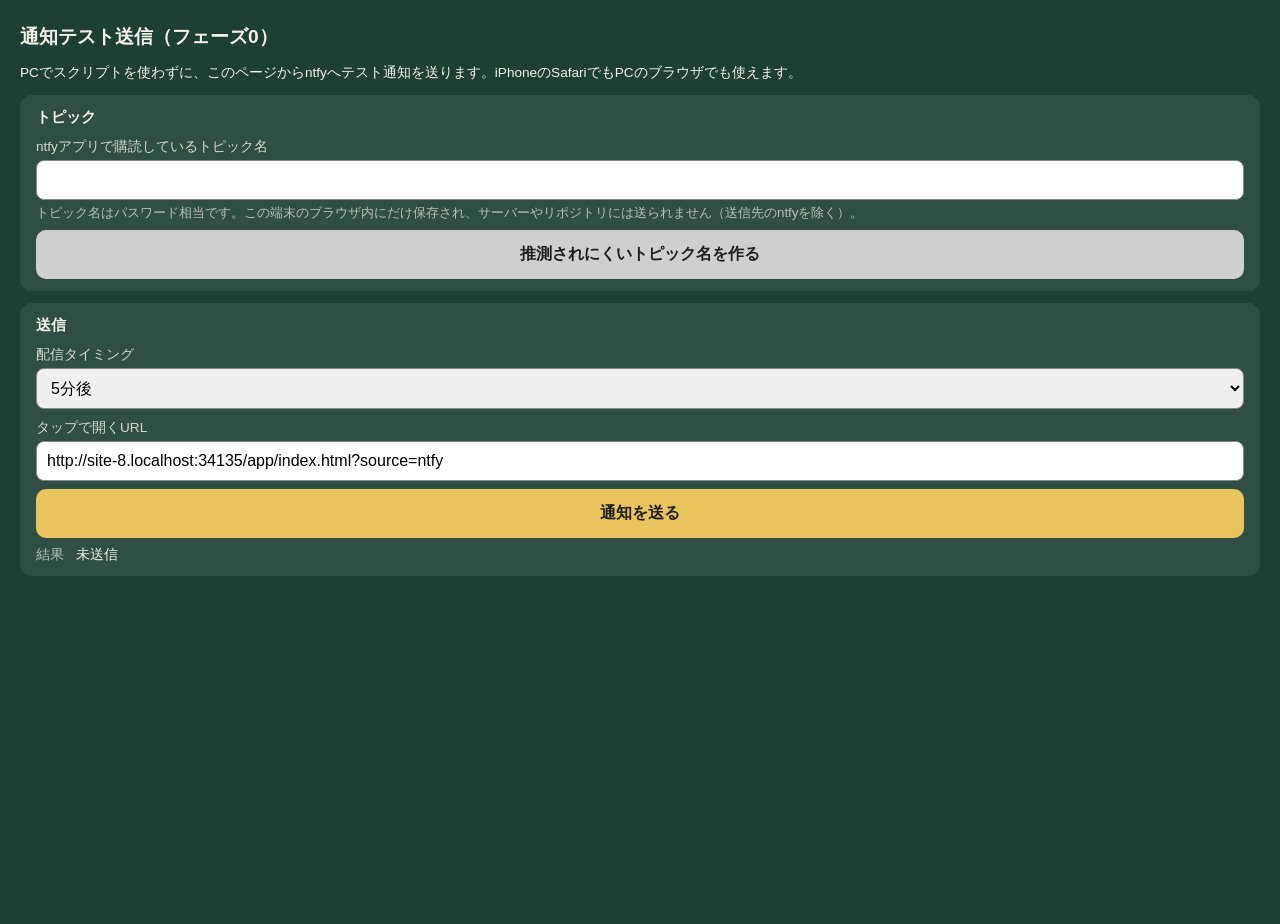
==== app/send.html @ 1b337649 "ブラウザから通知を送れる検証ページ(app/send.html)を追加 - PC/Pythonなしでもntfyへ即時・予約送信できるようにした - トピック名はコードに埋め込まず、端末のlocalSt" ====
<!doctype html>
<html lang="ja">
<head>
  <meta charset="utf-8">
  <meta name="viewport" content="width=device-width, initial-scale=1, viewport-fit=cover">
  <title>通知テスト送信（検証用）</title>
  <link rel="stylesheet" href="style.css">
  <style>
    label { display: block; font-size: .85rem; margin: 10px 0 4px; opacity: .85; }
    input, select { width: 100%; padding: 10px; font-size: 1rem; border-radius: 8px; border: 1px solid #888; }
    .row { display: flex; gap: 8px; } .row > * { flex: 1; }
    small { opacity: .7; display: block; margin-top: 4px; }
  </style>
</head>
<body>
  <h1>通知テスト送信（フェーズ0）</h1>
  <p style="font-size:.85rem">PCでスクリプトを使わずに、このページからntfyへテスト通知を送ります。iPhoneのSafariでもPCのブラウザでも使えます。</p>

  <section class="card">
    <h2>トピック</h2>
    <label for="topic">ntfyアプリで購読しているトピック名</label>
    <input id="topic" autocomplete="off" autocapitalize="off" spellcheck="false">
    <small>トピック名はパスワード相当です。この端末のブラウザ内にだけ保存され、サーバーやリポジトリには送られません（送信先のntfyを除く）。</small>
    <button id="gen-topic" type="button" style="background:#cfcfcf">推測されにくいトピック名を作る</button>
  </section>

  <section class="card">
    <h2>送信</h2>
    <label for="delay">配信タイミング</label>
    <select id="delay">
      <option value="0">今すぐ</option>
      <option value="1">1分後</option>
      <option value="3">3分後</option>
      <option value="5" selected>5分後</option>
      <option value="10">10分後</option>
    </select>
    <label for="click">タップで開くURL</label>
    <input id="click" autocomplete="off" autocapitalize="off" spellcheck="false">
    <button id="send" type="button">通知を送る</button>
    <dl style="margin-top:8px">
      <dt>結果</dt><dd id="send-status">未送信</dd>
    </dl>
  </section>

  <script src="send.js"></script>
</body>
</html>
---- app/style.css ----
:root { color-scheme: light dark; --bg: #1e4034; --fg: #f4f1e8; --accent: #e8c45c; }
* { box-sizing: border-box; }
body {
  margin: 0; min-height: 100vh; padding: env(safe-area-inset-top) 20px 32px;
  font-family: -apple-system, "Hiragino Sans", sans-serif; background: var(--bg); color: var(--fg);
}
h1 { font-size: 1.2rem; margin: 24px 0 8px; }
.placeholder {
  width: 120px; height: 160px; margin: 16px auto; border: 2px dashed var(--accent); border-radius: 12px;
  display: flex; align-items: center; justify-content: center; text-align: center; font-size: .8rem; opacity: .8;
}
.card { background: rgba(255,255,255,.08); border-radius: 12px; padding: 12px 16px; margin: 12px 0; }
.card h2 { font-size: .95rem; margin: 0 0 8px; }
dl { display: grid; grid-template-columns: auto 1fr; gap: 4px 12px; margin: 0; font-size: .85rem; }
dt { opacity: .7; }
dd { margin: 0; word-break: break-all; }
button {
  width: 100%; padding: 14px; margin-top: 8px; font-size: 1rem; border: 0; border-radius: 10px;
  background: var(--accent); color: #1e1e1e; font-weight: 600;
}
.ok { color: #8fe3a5; } .ng { color: #ff9a8a; }
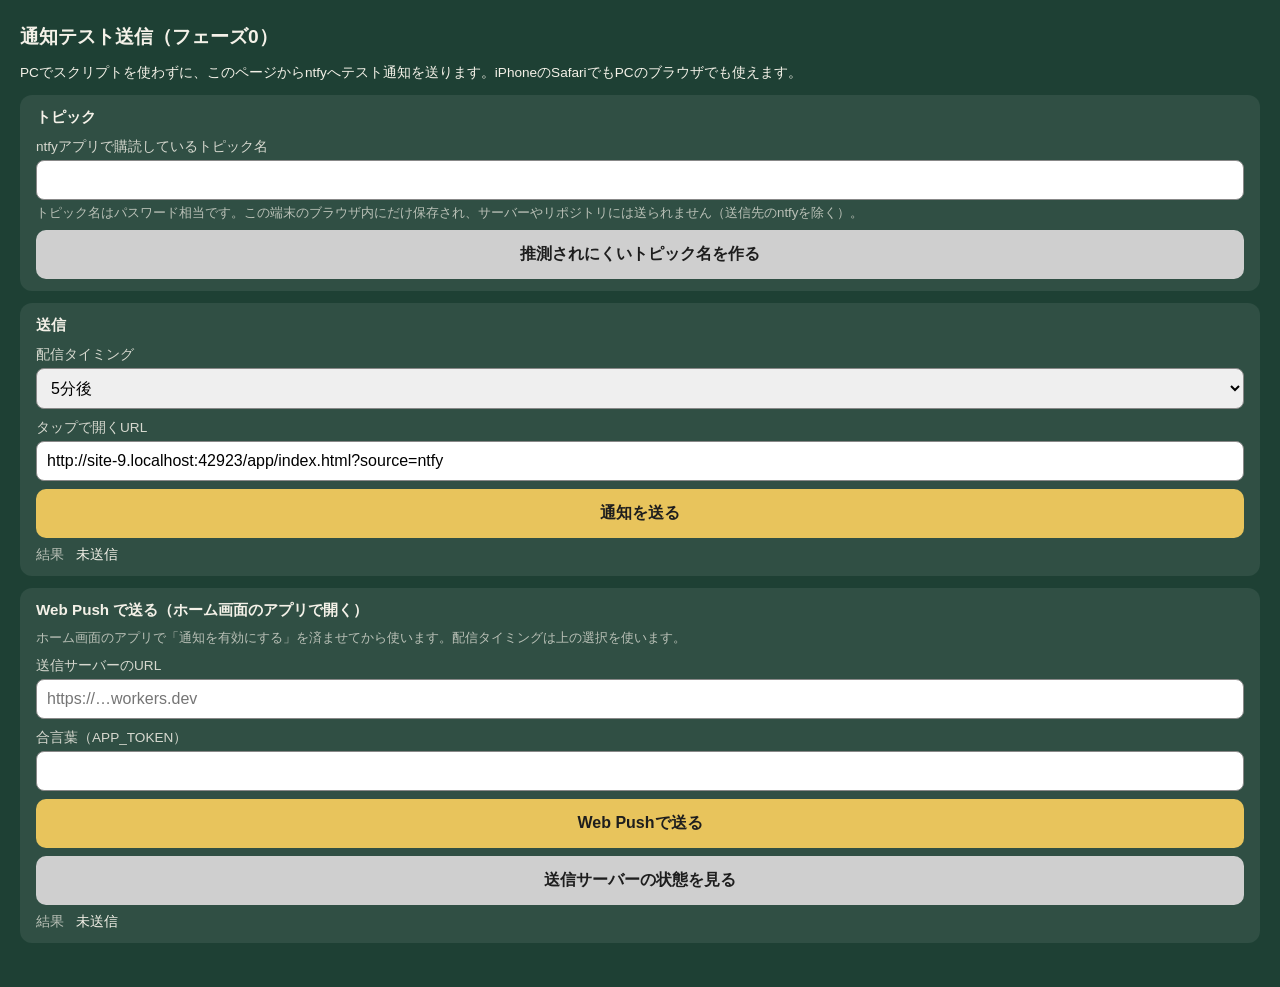
==== commit 27340102: "PWA側のWeb Push購読と通知タップ処理を追加 - index.html: 送信サーバーURL・合言葉の入力と「通知を有効にする」 - sw.js: push受信で通知表示、タップでホーム画面の" ====
--- a/app/send.html
+++ b/app/send.html
@@ -42,6 +42,21 @@
     </dl>
   </section>
 
+  <section class="card">
+    <h2>Web Push で送る（ホーム画面のアプリで開く）</h2>
+    <small>ホーム画面のアプリで「通知を有効にする」を済ませてから使います。配信タイミングは上の選択を使います。</small>
+    <label for="wp-worker-url">送信サーバーのURL</label>
+    <input id="wp-worker-url" placeholder="https://…workers.dev" autocomplete="off" autocapitalize="off" spellcheck="false">
+    <label for="wp-token">合言葉（APP_TOKEN）</label>
+    <input id="wp-token" type="password" autocomplete="off" autocapitalize="off" spellcheck="false">
+    <button id="wp-send" type="button">Web Pushで送る</button>
+    <button id="wp-status-btn" type="button" style="background:#cfcfcf">送信サーバーの状態を見る</button>
+    <dl style="margin-top:8px">
+      <dt>結果</dt><dd id="wp-status">未送信</dd>
+    </dl>
+  </section>
+
+  <script src="settings.js"></script>
   <script src="send.js"></script>
 </body>
 </html>
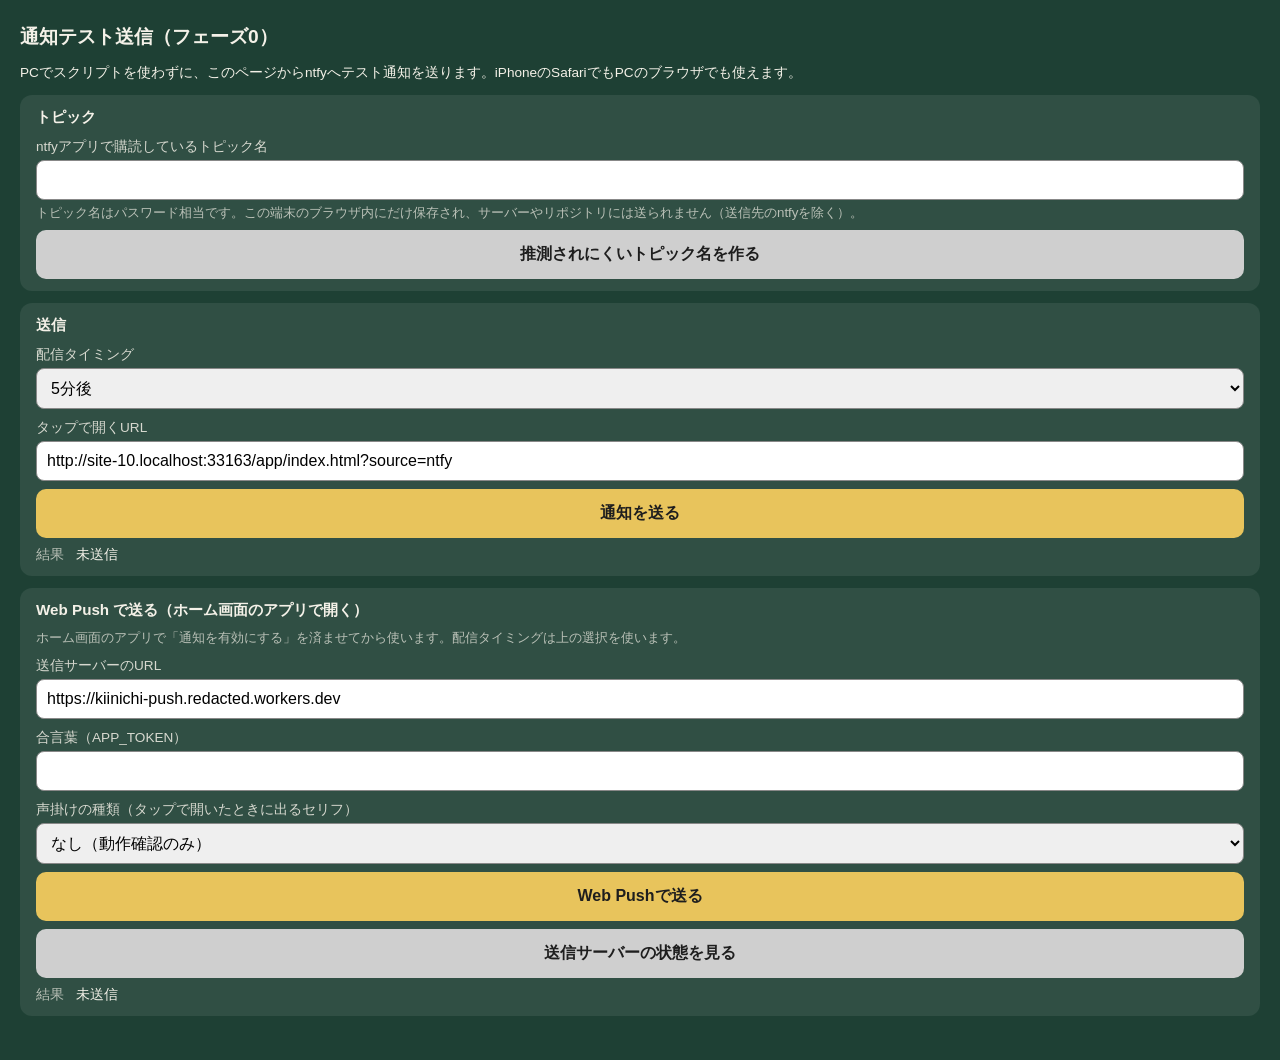
==== commit 04623145: "フェーズ1: ホーム画面のレイアウトを追加 (phase1-v5, D-018仮決定) - ホーム: 時刻・日付、立ち絵枠と吹き出し+声を聞く、次の予定(仮データ)、記録ボタン - 下のタブで画面切り" ====
--- a/app/send.html
+++ b/app/send.html
@@ -49,6 +49,14 @@
     <input id="wp-worker-url" placeholder="https://…workers.dev" autocomplete="off" autocapitalize="off" spellcheck="false">
     <label for="wp-token">合言葉（APP_TOKEN）</label>
     <input id="wp-token" type="password" autocomplete="off" autocapitalize="off" spellcheck="false">
+    <label for="wp-trigger">声掛けの種類（タップで開いたときに出るセリフ）</label>
+    <select id="wp-trigger">
+      <option value="">なし（動作確認のみ）</option>
+      <option value="midday_check.meal_overdue">食事の時間を過ぎた</option>
+      <option value="midday_check.break_overdue">休憩を挟む</option>
+      <option value="night_check.some_left">夜：日課が少し残っている</option>
+      <option value="before_sleep.default">就寝前</option>
+    </select>
     <button id="wp-send" type="button">Web Pushで送る</button>
     <button id="wp-status-btn" type="button" style="background:#cfcfcf">送信サーバーの状態を見る</button>
     <dl style="margin-top:8px">
--- a/app/style.css
+++ b/app/style.css
@@ -4,6 +4,7 @@
   margin: 0; min-height: 100vh; padding: env(safe-area-inset-top) 20px 32px;
   font-family: -apple-system, "Hiragino Sans", sans-serif; background: var(--bg); color: var(--fg);
 }
+body[data-state="ready"] { padding-bottom: calc(72px + env(safe-area-inset-bottom)); }
 h1 { font-size: 1.2rem; margin: 24px 0 8px; }
 .placeholder {
   width: 120px; height: 160px; margin: 16px auto; border: 2px dashed var(--accent); border-radius: 12px;
@@ -19,3 +20,48 @@
   background: var(--accent); color: #1e1e1e; font-weight: 600;
 }
 .ok { color: #8fe3a5; } .ng { color: #ff9a8a; }
+
+/* 初回導線：状態に応じて表示を切り替える */
+.onboard, #main { display: none; }
+body[data-state="safari"] #onboard-safari,
+body[data-state="setup"] #onboard-setup,
+body[data-state="ready"] #main { display: block; }
+.onboard { margin-top: 32px; }
+.onboard p, .onboard ol { font-size: .9rem; line-height: 1.6; }
+.onboard input { width: 100%; padding: 10px; font-size: 1rem; border-radius: 8px; border: 1px solid #888; }
+.status { font-size: .85rem; min-height: 1.2em; }
+
+/* ---------- ホーム（D-018） ---------- */
+.clock { text-align: center; margin-top: 16px; }
+.clock-time { font-size: 3.2rem; font-weight: 700; letter-spacing: .04em; font-variant-numeric: tabular-nums; }
+.clock-date { opacity: .8; font-size: .95rem; }
+.stage { display: flex; gap: 12px; align-items: flex-end; margin: 16px 0 8px; }
+.stage .placeholder { flex: 0 0 110px; height: 150px; margin: 0; }
+.bubble {
+  position: relative; flex: 1; background: #f4f1e8; color: #1e1e1e; border-radius: 14px; padding: 12px 14px;
+}
+.bubble::before {
+  content: ""; position: absolute; left: -8px; bottom: 24px; border: 8px solid transparent; border-right-color: #f4f1e8; border-left: 0;
+}
+.bubble p { margin: 0 0 8px; font-size: .95rem; line-height: 1.5; min-height: 2.8em; }
+.bubble .status { color: #555; }
+button.voice { margin-top: 0; padding: 8px; font-size: .9rem; background: #d9d4c4; }
+button.voice.ready { background: var(--accent); }
+.tag { font-size: .7rem; font-weight: 400; opacity: .7; border: 1px solid currentColor; border-radius: 4px; padding: 0 4px; margin-left: 4px; }
+.next-event { display: flex; align-items: baseline; gap: 10px; }
+.next-time { font-size: 1.4rem; font-weight: 700; font-variant-numeric: tabular-nums; }
+.next-title { flex: 1; font-size: 1.05rem; }
+.next-rest { font-size: .8rem; opacity: .75; }
+.action-grid { display: grid; grid-template-columns: 1fr 1fr; gap: 8px; }
+.action-grid button { margin-top: 0; }
+.note { font-size: .8rem; opacity: .75; }
+.field { width: 100%; padding: 8px; }
+.view h1 { margin-top: 20px; }
+
+/* ---------- 下のタブ ---------- */
+.tabbar {
+  position: fixed; left: 0; right: 0; bottom: 0; display: grid; grid-template-columns: repeat(6, 1fr);
+  background: #163128; border-top: 1px solid rgba(255,255,255,.12); padding-bottom: env(safe-area-inset-bottom);
+}
+.tabbar a { color: var(--fg); opacity: .65; text-decoration: none; text-align: center; font-size: .72rem; padding: 14px 0; }
+.tabbar a.active { opacity: 1; color: var(--accent); font-weight: 700; }
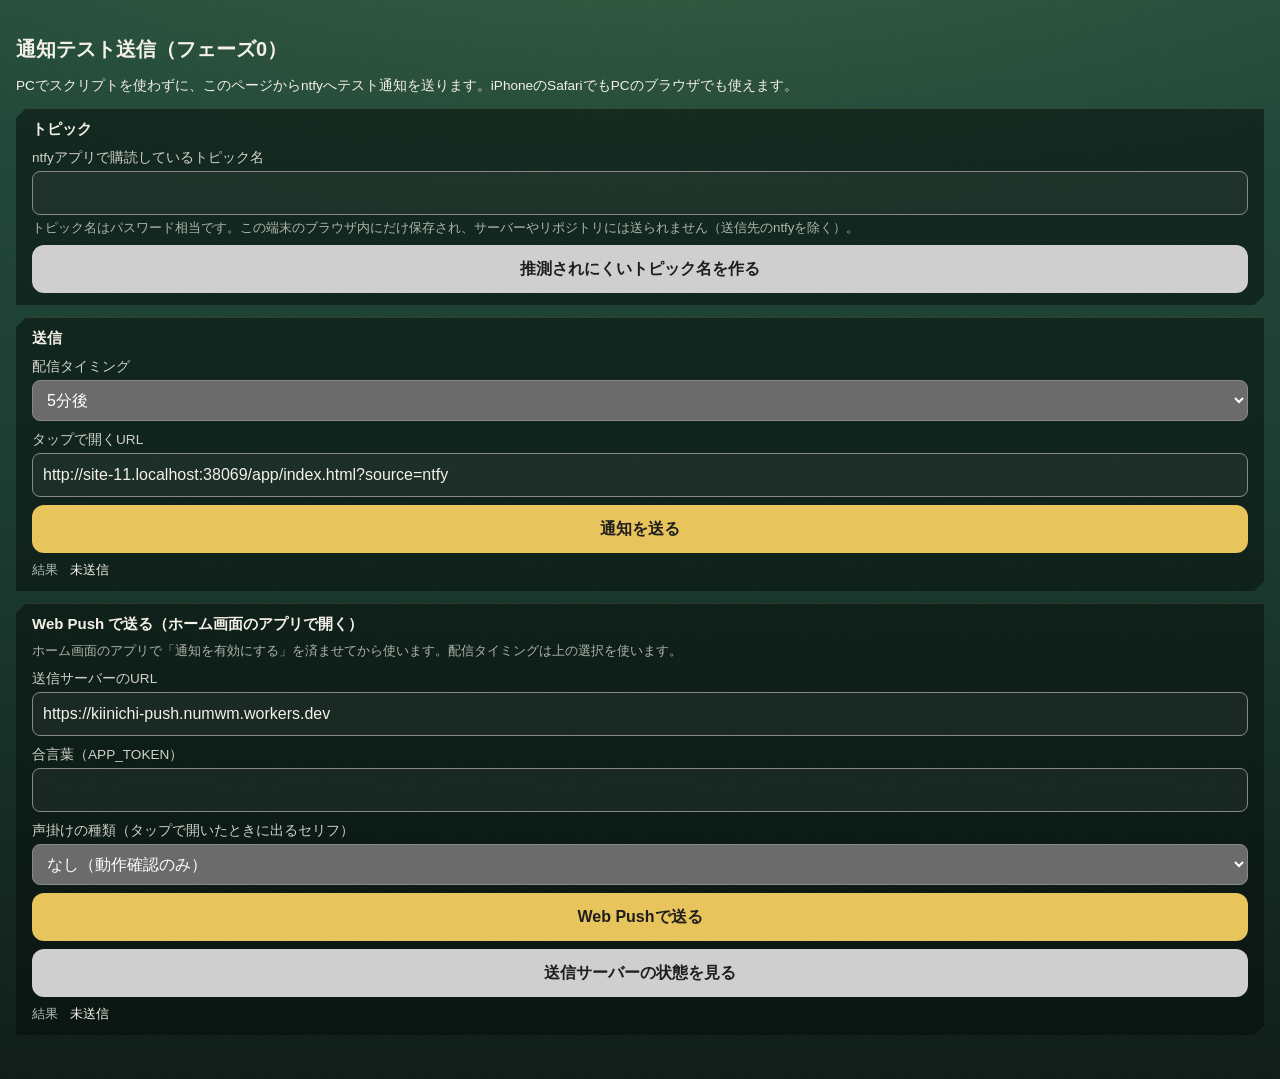
==== commit 1fd1f983: "画面が読み込んでよいものの決まり（CSP）を入れる（D-076 ③） index.html と send.html に CSP を書く。スクリプトと見た目はこのサイトのファイルだけ、通信は送信サーバー" ====
--- a/app/send.html
+++ b/app/send.html
@@ -2,6 +2,8 @@
 <html lang="ja">
 <head>
   <meta charset="utf-8">
+  <!-- 読み込んでよいものの決まり（CSP。D-076 ③）。検証用のページなので、見た目だけはこのページの中の書き方も許す -->
+  <meta http-equiv="Content-Security-Policy" content="default-src 'self'; script-src 'self'; style-src 'self' 'unsafe-inline'; img-src 'self'; connect-src 'self' https://kiinichi-push.numwm.workers.dev https://*.workers.dev https://ntfy.sh; object-src 'none'; base-uri 'none'; form-action 'self'">
   <meta name="viewport" content="width=device-width, initial-scale=1, viewport-fit=cover">
   <title>通知テスト送信（検証用）</title>
   <link rel="stylesheet" href="style.css">
--- a/app/style.css
+++ b/app/style.css
@@ -1,67 +1,939 @@
-:root { color-scheme: light dark; --bg: #1e4034; --fg: #f4f1e8; --accent: #e8c45c; }
+/* 値の正本はこの :root（M2-02）。画面ごとに生の色コード・px・rem を書かない（M2-01）。
+   トークンを変えたら python3 scripts/contrast_check.py を実行し、docs/design.md の表を更新する。 */
+:root {
+  color-scheme: dark; /* P1-08 */
+
+  /* 色：面（奥ほど暗い） */
+  --color-bg: #183a2f;
+  --color-bg-deep: #0a1512;             /* タブバー・入力欄・名前欄の地 */
+  --color-surface-1: #10231d;           /* カード・次の予定の帯 */
+  --color-surface-2: #1a3229;           /* 控えめなボタン・トースト */
+  --color-scrim: rgba(7, 15, 12, 0.9); /* セリフの面（bg に重ねると約 #0f221c） */
+  /* 色：文字（半透明は使わない。V3-04） */
+  --color-text: #f4f1e8;
+  --color-text-secondary: #c8d4cb;
+  --color-text-tertiary: #adbfb3;
+  /* 色：役割 */
+  --color-accent: #e8c45c;              /* 使い道は V3-08 */
+  --color-on-accent: #1e1e1e;
+  --color-accent-soft: rgba(232, 196, 92, 0.14);
+  --color-accent-glow: rgba(232, 196, 92, 0.5);
+  --color-border: #7f9a8c;
+  --color-border-subtle: rgba(244, 241, 232, 0.12);
+  --color-stage-glow: rgba(244, 241, 232, 0.06);
+  --color-success: #b9e35f;
+  --color-danger: #ffb3a6;              /* 旧 #ff9a8a はカード上 4.40:1 で不足 */
+
+  /* 文字（iOS の文字段階。rem = 16px。D-019 Q6 = 追従しない） */
+  --font-sans: -apple-system, "Hiragino Sans", "Hiragino Kaku Gothic ProN", "Noto Sans JP", sans-serif;
+  --fs-caption2: 0.6875rem; /* 11 タブのラベル専用 */
+  --fs-caption: 0.75rem;    /* 12 */
+  --fs-footnote: 0.8125rem; /* 13 */
+  --fs-subhead: 0.9375rem;  /* 15 */
+  --fs-callout: 1rem;       /* 16 入力欄・既定 */
+  --fs-body: 1.0625rem;     /* 17 セリフ・本文 */
+  --fs-title3: 1.25rem;     /* 20 */
+  --fs-title2: 1.375rem;   /* 22 次の予定の時刻 */
+  --fs-title1: 1.75rem;     /* 28 */
+  --lh-tight: 1.25;
+  --lh-body: 1.7;
+
+  /* 余白・角丸 */
+  --space-1: 4px; --space-2: 8px; --space-3: 12px; --space-4: 16px; --space-5: 24px; --space-6: 32px;
+  --radius-xs: 4px; --radius-s: 8px; --radius-m: 12px; --radius-l: 16px; --radius-pill: 999px;
+
+  /* 寸法 */
+  --tap: 44px;
+  /* ---- R5（2026-11-18）：スイッチ・記録の一覧など ---- */
+  --switch-w: 52px;        /* スイッチの溝の幅 */
+  --switch-h: 30px;        /* スイッチの溝の高さ */
+  --switch-knob: 22px;     /* つまみの大きさ */
+  --switch-gap: 4px;       /* 溝の端とつまみの間 */
+  --size-record: 52px;
+  --size-btn-primary: 48px;
+  --size-icon: 24px;
+  --size-icon-s: 16px;
+  --portrait-max-h: 420px;
+  --stage-min-h: 160px;
+  --home-min-h: 520px;
+  --tabbar-h: 56px;
+  /* ---- 機能画面の決まり（R4。CR-F/CR-G） ---- */
+  --z-tabbar: 20;          /* タブバーは貼り付く見出し（z-index: 1）より上 */
+  --z-edit: 30;            /* 立ち絵をホームの上で合わせる板（タブバーより上。D-067） */
+  --size-ring: 232px;      /* タイマーの輪の直径 */
+  --ring-w: 3px;           /* 輪の線の太さ */
+  --size-mood: 14px;       /* 調子の印（7日） */
+  --size-mood-s: 10px;     /* 凡例の印 */
+  --dur-quick: 180ms;      /* 押したあとの小さな反応 */
+  --size-dialog: 320px;    /* 確認ダイアログの最大幅 */
+  --size-cal-cell: 76px;   /* 月表示の1マスの高さ（日付＋タグ2つ＋「+n」） */
+  --size-mini-emblem: 40px; /* 各画面の一言の面に添える紋章（D-059） */
+
+  /* 効果・動き */
+  --blur-dialogue: 6px;
+  --shadow-raised: 0 6px 24px rgba(0, 0, 0, 0.35);
+  --dur-fast: 120ms; --dur-base: 200ms; --ease-out: cubic-bezier(0.2, 0.8, 0.2, 1);
+
+  /* ---- 見た目の決まり v7「懸木の狩人」（D-021。R3-Q3-AI） ---- */
+  --color-bg-top: #1f4738;              /* 地のグラデーション上端 */
+  --color-bg-bottom: #0b1914;           /* 地のグラデーション下端（足元ほど黒） */
+  --color-ink: #070f0c;                 /* いちばん奥の黒：タブバー・控えめボタンの地 */
+  --color-line: #64897b;                /* 斜め角ボタンの縁。地の全域に 3:1 以上 */
+  --color-gold-line: rgba(232, 196, 92, 0.55); /* 金の細線 */
+  --color-gold-faint: rgba(232, 196, 92, 0.18);/* 金のごく薄い線・縁取り文字 */
+  --color-lime: #b9e35f;                /* 差し色（耳飾り）。面積は画面の 2% 以内 */
+  --color-ember: #f2a14a;               /* 差し色（ズボンの橙） */
+  --color-sky: #62b8e0;                 /* 差し色（ズボン・ブーツの青） */
+  --color-canopy-light: rgba(185, 227, 95, 0.12); /* 昼：樹冠から差す光 */
+  --color-ember-glow: rgba(242, 161, 74, 0.1);    /* 夜：足元の火 */
+  --color-strip-from: rgba(7, 15, 12, 0.6);
+  --color-strip-to: rgba(7, 15, 12, 0.12);
+  --color-card: rgba(7, 15, 12, 0.55);
+  --color-field: rgba(244, 241, 232, 0.05); /* 入力欄の地：黒い穴にしない（CR-F01） */
+  --bg-glow: radial-gradient(120% 55% at 50% -12%, var(--color-canopy-light), transparent 62%);
+  --tex-grain: url("img/grain.svg");
+  --size-grain: 160px;
+  --cut-s: 6px; --cut-m: 10px; --cut-l: 14px; --cut-fix: 0.5px; /* 斜めに落とす角の量 */
+  --fs-display: 3rem;      /* 48 時刻だけ大きく細く（ジャンプ率 約 2.8） */
+  --fs-mark: 4.5rem;       /* 72 舞台の縦書き英字の上限 */
+  --track-label: 0.18em;   /* 英字の小見出しの字間 */
+  --size-fret-h: 8px; --size-fret-w: 20px; /* 段々の帯 */
+  --size-bead: 3px;        /* 数珠の幅 */
+  --size-diamond: 6px;     /* 名前の前の菱形 */
+  --size-tab-mark: 20px;   /* 選択中タブの金の線 */
+  --size-emblem: 260px;    /* 紋章の最大の高さ */
+  --shift-hook: 12px;      /* セリフが入るときの移動量 */
+  --dur-hook: 260ms; --ease-hook: cubic-bezier(0.05, 0.7, 0.1, 1); /* 減速して止まる（300ms 以内） */
+
+  /* セーフエリア（CSS では env() を直接書かずこれを使う。テストで上書きする。M1-04） */
+  --safe-top: env(safe-area-inset-top, 0px);
+  --safe-bottom: env(safe-area-inset-bottom, 0px);
+  /* 起動直後に画面の高さが短く伝わる分（iPhone のホーム画面アプリ。app.js が実測して入れる。ふだんは 0。D-041） */
+  --vh-fix: 0px;
+}
+
+/* 夜（22〜4時。D-019 Q5）は面を一段暗くする。タブバーの地も下げ、背景より暗い関係を保つ（C9-02） */
+body[data-period="night"] {
+  --color-bg: #10261f;
+  --color-bg-top: #142f26;
+  --color-bg-bottom: #060d0b;
+  --color-surface-1: #0c1b16;
+  --color-surface-2: #142820;
+  --color-bg-deep: #08120f;
+  --bg-glow: radial-gradient(90% 40% at 50% 108%, var(--color-ember-glow), transparent 70%);
+}
+
+/* ---------- 全体 ---------- */
+html { -webkit-text-size-adjust: 100%; -webkit-tap-highlight-color: transparent; }
 * { box-sizing: border-box; }
+[hidden] { display: none !important; } /* P1-10 */
 body {
-  margin: 0; min-height: 100vh; padding: env(safe-area-inset-top) 20px 32px;
-  font-family: -apple-system, "Hiragino Sans", sans-serif; background: var(--bg); color: var(--fg);
-}
-body[data-state="ready"] { padding-bottom: calc(72px + env(safe-area-inset-bottom)); }
-h1 { font-size: 1.2rem; margin: 24px 0 8px; }
-.placeholder {
-  width: 120px; height: 160px; margin: 16px auto; border: 2px dashed var(--accent); border-radius: 12px;
-  display: flex; align-items: center; justify-content: center; text-align: center; font-size: .8rem; opacity: .8;
-}
-.card { background: rgba(255,255,255,.08); border-radius: 12px; padding: 12px 16px; margin: 12px 0; }
-.card h2 { font-size: .95rem; margin: 0 0 8px; }
-dl { display: grid; grid-template-columns: auto 1fr; gap: 4px 12px; margin: 0; font-size: .85rem; }
-dt { opacity: .7; }
+  margin: 0; min-height: calc(100dvh + var(--vh-fix)); overscroll-behavior: none; /* V4-03, P1-09 */
+  padding: max(var(--safe-top), var(--space-3)) var(--space-4) var(--space-6); /* P1-01 */
+  font-family: var(--font-sans); font-size: var(--fs-callout); color: var(--color-text);
+  /* 地：樹冠の光（夜は足元の火）＋ 粒の質感 ＋ 上から下へ暗くなる（CR-B01〜03） */
+  background-color: var(--color-bg);
+  background-image: var(--tex-grain), var(--bg-glow),
+    linear-gradient(180deg, var(--color-bg-top) 0%, var(--color-bg) 42%, var(--color-bg-bottom) 100%);
+  background-size: var(--size-grain) var(--size-grain), 100% 100%, 100% 100%;
+  background-repeat: repeat, no-repeat, no-repeat;
+}
+body[data-state="ready"] { padding-bottom: calc(var(--tabbar-h) + var(--safe-bottom) + var(--space-4)); }
+h1 { font-size: var(--fs-title3); margin: var(--space-5) 0 var(--space-2); }
+.card { /* 角を斜めに落とした面（CR-S01） */
+  padding: var(--space-3) var(--space-4); margin: var(--space-3) 0;
+  background: var(--color-card); box-shadow: inset 0 1px 0 var(--color-gold-faint);
+  clip-path: polygon(var(--cut-m) 0, 100% 0, 100% calc(100% - var(--cut-m)), calc(100% - var(--cut-m)) 100%, 0 100%, 0 var(--cut-m));
+}
+.card h2 { font-size: var(--fs-subhead); margin: 0 0 var(--space-2); }
+dl { display: grid; grid-template-columns: auto 1fr; gap: var(--space-1) var(--space-3); margin: 0; font-size: var(--fs-footnote); }
+dt { color: var(--color-text-tertiary); }
 dd { margin: 0; word-break: break-all; }
 button {
-  width: 100%; padding: 14px; margin-top: 8px; font-size: 1rem; border: 0; border-radius: 10px;
-  background: var(--accent); color: #1e1e1e; font-weight: 600;
-}
-.ok { color: #8fe3a5; } .ng { color: #ff9a8a; }
-
-/* 初回導線：状態に応じて表示を切り替える */
+  width: 100%; min-height: var(--size-btn-primary); padding: var(--space-3); margin-top: var(--space-2);
+  font: inherit; font-size: var(--fs-callout); font-weight: 600; border: 0; border-radius: var(--radius-m);
+  background: var(--color-accent); color: var(--color-on-accent);
+  transition: transform var(--dur-fast) var(--ease-out), filter var(--dur-fast) var(--ease-out);
+}
+button:active { transform: scale(0.97); filter: brightness(0.92); } /* I3-06 */
+:focus-visible { outline: 2px solid var(--color-accent); outline-offset: 2px; } /* P2-04 */
+input, textarea, .field {
+  width: 100%; min-height: var(--tap); padding: var(--space-2) var(--space-3);
+  font: inherit; font-size: var(--fs-callout); /* V2-04：16px 未満だと iOS が画面を拡大する */
+  color: var(--color-text); background: var(--color-bg-deep);
+  border: 1px solid var(--color-border); border-radius: var(--radius-s);
+}
+label { display: block; margin-top: var(--space-2); }
+.ok { color: var(--color-success); } .ng { color: var(--color-danger); } /* V3-01, V3-07 */
+.note { font-size: var(--fs-footnote); color: var(--color-text-secondary); }
+.sr-only {
+  position: absolute; width: 1px; height: 1px; padding: 0; margin: -1px;
+  overflow: hidden; clip: rect(0 0 0 0); white-space: nowrap; border: 0;
+}
+
+/* ---------- 初回導線 ---------- */
 .onboard, #main { display: none; }
 body[data-state="safari"] #onboard-safari,
 body[data-state="setup"] #onboard-setup,
 body[data-state="ready"] #main { display: block; }
-.onboard { margin-top: 32px; }
-.onboard p, .onboard ol { font-size: .9rem; line-height: 1.6; }
-.onboard input { width: 100%; padding: 10px; font-size: 1rem; border-radius: 8px; border: 1px solid #888; }
-.status { font-size: .85rem; min-height: 1.2em; }
-
-/* ---------- ホーム（D-018） ---------- */
-.clock { text-align: center; margin-top: 16px; }
-.clock-time { font-size: 3.2rem; font-weight: 700; letter-spacing: .04em; font-variant-numeric: tabular-nums; }
-.clock-date { opacity: .8; font-size: .95rem; }
-.stage { display: flex; gap: 12px; align-items: flex-end; margin: 16px 0 8px; }
-.stage .placeholder { flex: 0 0 110px; height: 150px; margin: 0; }
-.bubble {
-  position: relative; flex: 1; background: #f4f1e8; color: #1e1e1e; border-radius: 14px; padding: 12px 14px;
-}
-.bubble::before {
-  content: ""; position: absolute; left: -8px; bottom: 24px; border: 8px solid transparent; border-right-color: #f4f1e8; border-left: 0;
-}
-.bubble p { margin: 0 0 8px; font-size: .95rem; line-height: 1.5; min-height: 2.8em; }
-.bubble .status { color: #555; }
-button.voice { margin-top: 0; padding: 8px; font-size: .9rem; background: #d9d4c4; }
-button.voice.ready { background: var(--accent); }
-.tag { font-size: .7rem; font-weight: 400; opacity: .7; border: 1px solid currentColor; border-radius: 4px; padding: 0 4px; margin-left: 4px; }
-.next-event { display: flex; align-items: baseline; gap: 10px; }
-.next-time { font-size: 1.4rem; font-weight: 700; font-variant-numeric: tabular-nums; }
-.next-title { flex: 1; font-size: 1.05rem; }
-.next-rest { font-size: .8rem; opacity: .75; }
-.action-grid { display: grid; grid-template-columns: 1fr 1fr; gap: 8px; }
-.action-grid button { margin-top: 0; }
-.note { font-size: .8rem; opacity: .75; }
-.field { width: 100%; padding: 8px; }
-.view h1 { margin-top: 20px; }
-
-/* ---------- 下のタブ ---------- */
+.onboard { margin-top: var(--space-6); }
+.onboard p, .onboard ol { font-size: var(--fs-subhead); line-height: var(--lh-body); }
+.status { font-size: var(--fs-footnote); min-height: calc(1em * var(--lh-body)); }
+
+/* ========== 見た目の決まり v7「懸木の狩人」（D-021。CR-*） ==========
+   静かな深緑と黒の面 ＋ 金は細線（塗りは主ボタン 1 つ）＋ 差し色は小さく ＋ 角は斜めに落とす。 */
+
+/* 斜めに角を落とした部品（記録ボタン・取り消しの表示・各画面のボタン。CR-S01〜02）。
+   clip-path は border・影・outline を切り落とすので、外側を縁の色（--btn-line）で塗り、::before を 1px 内側に重ねて塗り（--btn-fill）にする。
+   角の量は --btn-cut */
+.record-dock .act, .toast, .cut-btn {
+  isolation: isolate; border: 0; border-radius: 0; background: var(--btn-line);
+  clip-path: polygon(var(--btn-cut) 0, 100% 0, 100% calc(100% - var(--btn-cut)), calc(100% - var(--btn-cut)) 100%, 0 100%, 0 var(--btn-cut));
+}
+.record-dock .act::before, .toast::before, .cut-btn::before {
+  content: ""; position: absolute; inset: 1px; z-index: -1; background: var(--btn-fill);
+  clip-path: polygon(calc(var(--btn-cut) - var(--cut-fix)) 0, 100% 0, 100% calc(100% - var(--btn-cut) + var(--cut-fix)), calc(100% - var(--btn-cut) + var(--cut-fix)) 100%, 0 100%, 0 calc(var(--btn-cut) - var(--cut-fix)));
+}
+
+/* ---------- ホーム（D-019 / A配置） ---------- */
+.view h1 { margin-top: var(--space-5); }
+.tag {
+  font-size: var(--fs-caption); font-weight: 400; color: var(--color-text-tertiary);
+  border: 1px solid currentColor; border-radius: var(--radius-xs); padding: 0 var(--space-1); margin-left: var(--space-1);
+}
+/* ホームは画面の高さに収める（V4-02） */
+#view-home:not([hidden]) {
+  display: flex; flex-direction: column; gap: var(--space-3);
+  height: calc(100dvh + var(--vh-fix) - max(var(--safe-top), var(--space-3)) - var(--tabbar-h) - var(--safe-bottom) - var(--space-4));
+  min-height: var(--home-min-h);
+}
+
+/* 見出し行：日付を小さく上、時刻を大きく細く（CR-T01, V1-02） */
+.home-header { display: flex; align-items: flex-end; justify-content: space-between; min-height: var(--tap); }
+.clock { display: flex; flex-direction: column; align-items: flex-start; gap: 2px; }
+.clock-time { font-size: var(--fs-display); font-weight: 300; letter-spacing: -0.02em; line-height: 1; font-variant-numeric: tabular-nums; }
+.clock-date { order: -1; font-size: var(--fs-footnote); letter-spacing: 0.08em; color: var(--color-text-secondary); }
+
+/* 舞台：伸び縮みする唯一の部分（V4-04, C1-05）。立ち絵なしで成立させる（CR-P01〜04） */
+.stage {
+  position: relative; flex: 1 1 auto; min-height: var(--stage-min-h); overflow: hidden; container-type: size;
+  display: flex; align-items: center; justify-content: center;
+}
+.stage::before { /* 吊り下がる線（ツタ・ロープ） */
+  content: ""; position: absolute; inset: 0; pointer-events: none;
+  background: url("img/canopy-vines.svg") top center / 100% auto no-repeat;
+}
+.portrait { /* 立ち絵の枠。立ち絵が入るまでは紋章を出す（D-021 CR-P01） */
+  position: relative; width: 100%; height: 100%; max-height: var(--portrait-max-h);
+  display: flex; align-items: center; justify-content: center;
+  background: url("img/canopy-emblem.svg") center 42% / auto min(78%, var(--size-emblem)) no-repeat;
+  -webkit-touch-callout: none; user-select: none; -webkit-user-select: none; /* P1-07 */
+}
+/* 立ち絵が入ったら紋章の代わりに立ち絵を出す（CR-P04, D-022 ④）。--portrait-art は app.js が読み込めた画像で設定する */
+.portrait[data-art="ready"] { background: var(--portrait-art) center bottom / contain no-repeat; }
+/* 写真から選んだ立ち絵（D-066、D-067）。ホームの画面いっぱいに、部品の後ろ（z-index: -1：地より手前、部品より奥）に敷く。
+   位置と大きさは portrait.js が img に付ける（画面の幅・高さに対する %） */
+.portrait[data-art="photo"] { background: none; }
+body.has-photo #view-home .stage::before, body.has-photo #view-home .stage-mark { display: none; } /* 吊り線・縦書きの英字は写真と重なるので出さない */
+.portrait-layer { position: fixed; inset: 0; z-index: -1; overflow: hidden; pointer-events: none; }
+.portrait-img { position: absolute; max-width: none; transform-origin: center; pointer-events: none; -webkit-user-drag: none; }
+/* 部品の地の透け具合（--ui-clear：0〜0.9。利用者が合わせる）。写真があるときのホームだけ。文字・線・ボタンはそのまま */
+body.has-photo .dialogue:not(.dialogue-mini) {
+  background: linear-gradient(var(--dlg-top), var(--dlg-top)) top left / 100% 1px no-repeat,
+    color-mix(in srgb, var(--color-scrim) calc((1 - var(--ui-clear, 0)) * 100%), transparent);
+  -webkit-backdrop-filter: blur(calc(var(--blur-dialogue) * (1 - var(--ui-clear, 0)))); backdrop-filter: blur(calc(var(--blur-dialogue) * (1 - var(--ui-clear, 0))));
+}
+body.has-photo .next-strip {
+  background: linear-gradient(90deg, color-mix(in srgb, var(--color-strip-from) calc((1 - var(--ui-clear, 0)) * 100%), transparent),
+    color-mix(in srgb, var(--color-strip-to) calc((1 - var(--ui-clear, 0)) * 100%), transparent));
+}
+/* 記録のボタン（「…」を含む）も透かす（D-067 ⑤を改める、2026-11-19 利用者の修正依頼）。
+   ふだんは外側を縁の色で塗り、内側を重ねる作りなので、内側だけ透かすと縁の色が透けて見える。
+   写真があるときは外側を塗らず、縁は 1px の輪（evenodd で内側をくり抜いた多角形）として ::after に描く。文字は透かさない */
+body.has-photo #view-home .record-dock :is(.act, .cut-btn) { background: transparent; }
+body.has-photo #view-home .record-dock :is(.act, .cut-btn)::before {
+  background: color-mix(in srgb, var(--btn-fill) calc((1 - var(--ui-clear, 0)) * 100%), transparent);
+}
+body.has-photo #view-home .record-dock :is(.act, .cut-btn)::after {
+  content: ""; position: absolute; inset: 0; z-index: -1; pointer-events: none; background: var(--btn-line);
+  clip-path: polygon(evenodd,
+    var(--btn-cut) 0, 100% 0, 100% calc(100% - var(--btn-cut)), calc(100% - var(--btn-cut)) 100%, 0 100%, 0 var(--btn-cut),
+    1px calc(var(--btn-cut) + var(--cut-fix)), 1px calc(100% - 1px), calc(100% - var(--btn-cut) - var(--cut-fix)) calc(100% - 1px),
+    calc(100% - 1px) calc(100% - var(--btn-cut) - var(--cut-fix)), calc(100% - 1px) 1px, calc(var(--btn-cut) + var(--cut-fix)) 1px);
+}
+body.has-photo:has(#view-home:not([hidden])) .tabbar { background: color-mix(in srgb, var(--color-ink) calc((1 - var(--ui-clear, 0)) * 100%), transparent); }
+/* ホームの画面の上で合わせる（D-067）。画面全体を触って絵を動かし、下の板で大きさ・透け具合。部品は押せない */
+.portrait-editor { position: fixed; inset: 0; z-index: var(--z-edit); }
+.portrait-drag { position: absolute; inset: 0; touch-action: none; cursor: grab; }
+.portrait-editor-panel {
+  position: absolute; left: 0; right: 0; bottom: calc(var(--vh-fix) * -1);
+  padding: var(--space-3) var(--space-4) calc(var(--safe-bottom) + var(--space-3));
+  background: var(--color-ink); box-shadow: inset 0 1px 0 var(--color-gold-line);
+}
+.portrait-editor-panel label { margin-top: var(--space-1); }
+.portrait-editor-acts { display: grid; grid-template-columns: 1fr 1fr 1fr; gap: var(--space-2); margin-top: var(--space-2); }
+.portrait-editor-acts .cut-btn { margin-top: 0; }
+.portrait-editor .portrait-editor-show { position: absolute; top: calc(var(--safe-top) + var(--space-2)); right: var(--space-4); }
+.portrait-acts { display: grid; grid-template-columns: 1fr 1fr; gap: var(--space-3); }
+.portrait-acts:has(#portrait-adjust[hidden]) { grid-template-columns: 1fr; }
+.portrait-acts .cut-btn, .file-btn { margin-top: var(--space-2); }
+.file-btn { display: flex; align-items: center; justify-content: center; min-height: var(--size-btn-primary); font-weight: 600; cursor: pointer; }
+.file-btn:has(+ input:focus-visible) { outline: 2px solid var(--color-accent); outline-offset: 2px; }
+.portrait-status:empty { display: none; }
+.range { min-height: var(--tap); padding: 0; border: 0; background: none; accent-color: var(--color-accent); }
+
+.stage-mark { /* 縁取りだけの縦書き英字。装飾なので読み上げない */
+  position: absolute; right: 0; top: 2%; writing-mode: vertical-rl; pointer-events: none;
+  font-size: min(var(--fs-mark), 17cqh); font-weight: 800; letter-spacing: 0.06em; line-height: 1;
+  color: transparent; -webkit-text-stroke: 1px var(--color-gold-faint);
+}
+
+/* セリフの面：立ち絵の足元に重ねる（C2-01, V3-06）。角を斜めに落とした黒い板 ＋ 上辺に金の細線（CR-S01, CR-L01） */
+.dialogue {
+  --dlg-top: var(--color-gold-line);
+  position: relative; margin-top: calc(var(--space-6) * -1); padding: var(--space-3) var(--space-4);
+  background: linear-gradient(var(--dlg-top), var(--dlg-top)) top left / 100% 1px no-repeat, var(--color-scrim);
+  -webkit-backdrop-filter: blur(var(--blur-dialogue)); backdrop-filter: blur(var(--blur-dialogue));
+  clip-path: polygon(var(--cut-l) 0, 100% 0, 100% calc(100% - var(--cut-l)), calc(100% - var(--cut-l)) 100%, 0 100%, 0 var(--cut-l));
+}
+body.from-notification .dialogue { --dlg-top: var(--color-accent); }
+.nameplate { /* 「菱形＋名前＋そこから伸びる金の線」 */
+  display: flex; align-items: center; gap: var(--space-2); margin-bottom: var(--space-2);
+  font-size: var(--fs-footnote); font-weight: 700; letter-spacing: 0.14em; line-height: var(--lh-tight); color: var(--color-accent);
+}
+.nameplate::before { content: ""; flex: none; width: var(--size-diamond); height: var(--size-diamond); transform: rotate(45deg); background: var(--color-lime); }
+.nameplate::after { content: ""; flex: 1; height: 1px; background: linear-gradient(90deg, var(--color-gold-line), transparent); }
+.line {
+  margin: 0; font-size: var(--fs-body); line-height: var(--lh-body);
+  min-height: calc(2em * var(--lh-body)); /* P3-02：セリフが入る前に高さを確保 */
+  line-break: strict; text-wrap: pretty; /* V2-07 */
+}
+.line.line-enter { animation: hook-in var(--dur-hook) var(--ease-hook) both; } /* CR-M01 */
+@keyframes hook-in { from { opacity: 0; transform: translateX(calc(var(--shift-hook) * -1)); } to { opacity: 1; transform: none; } }
+
+/* 次の予定：上下の細線と左の数珠（C7-02, C7-03, CR-L03, CR-C04） */
+.next-strip {
+  position: relative; padding: var(--space-2) var(--space-4) var(--space-3) calc(var(--space-4) + var(--space-1));
+  background: linear-gradient(90deg, var(--color-strip-from), var(--color-strip-to));
+  box-shadow: inset 0 1px 0 var(--color-gold-faint), inset 0 -1px 0 var(--color-gold-faint);
+}
+.next-strip::before { /* 差し色 4 つ。多色はこの画面ではここだけ */
+  content: ""; position: absolute; left: 0; top: var(--space-2); bottom: var(--space-2); width: var(--size-bead);
+  background: linear-gradient(180deg,
+    var(--color-lime) 0 22%, transparent 22% 26%, var(--color-sky) 26% 48%, transparent 48% 52%,
+    var(--color-ember) 52% 74%, transparent 74% 78%, var(--color-text) 78% 100%);
+}
+.next-head { display: flex; justify-content: space-between; align-items: baseline; }
+.next-label { font-size: var(--fs-caption); color: var(--color-text-tertiary); }
+.label-en { font-size: var(--fs-caption2); font-weight: 700; letter-spacing: var(--track-label); color: var(--color-text-tertiary); } /* 英字の小見出し（CR-T02）。金は使わない（V3-08） */
+.next-label .label-en { margin-right: var(--space-2); }
+.next-rest { font-size: var(--fs-footnote); color: var(--color-text-secondary); font-variant-numeric: tabular-nums; }
+.next-event { display: flex; align-items: baseline; gap: var(--space-2); min-width: 0; }
+.next-day { font-size: var(--fs-subhead); color: var(--color-text-secondary); }
+.next-time { font-size: var(--fs-title2); font-weight: 700; letter-spacing: -0.01em; font-variant-numeric: tabular-nums; }
+.next-title { flex: 1; min-width: 0; font-size: var(--fs-body); white-space: nowrap; overflow: hidden; text-overflow: ellipsis; }
+
+/* 記録（I4-04：1行に3個まで） */
+/* 記録：時間帯に合うものを最大3つ＋右端に「…」（D-046）。3つ並んでも「仕事終わり」が1行に収まるよう、文字は 15px・余白は小さく */
+.record-dock { display: flex; gap: var(--space-2); }
+.record-acts { flex: 1; min-width: 0; display: grid; grid-auto-flow: column; grid-auto-columns: minmax(0, 1fr); gap: var(--space-2); }
+.act-more { flex: none; width: var(--tap); min-height: var(--size-record); margin: 0; padding: 0; font-size: var(--fs-body); }
+.record-dock .act {
+  --btn-line: var(--color-line); --btn-fill: var(--color-surface-1); --btn-cut: var(--cut-m);
+  position: relative; margin-top: 0; min-height: var(--size-record); padding: 0 var(--space-1);
+  display: flex; flex-direction: column; align-items: center; justify-content: center; line-height: var(--lh-tight);
+  font-size: var(--fs-subhead); letter-spacing: 0.02em; white-space: nowrap; color: var(--color-text);
+}
+/* 今押すもの（主ボタン）は 1 つだけ金で塗る（V3-02, C4-02） */
+.record-dock .act.primary { --btn-line: var(--color-accent); --btn-fill: var(--color-accent); color: var(--color-on-accent); font-weight: 700; }
+/* 記録済み（I3-02, V3-05）：最奥の黒・ライムの縁と文字 */
+.record-dock .act.done { --btn-line: var(--color-success); --btn-fill: var(--color-ink); color: var(--color-success); }
+/* 記録した時刻（休憩は回数も）は名前の下に小さく */
+.act-time { font-size: var(--fs-caption); font-weight: 400; font-variant-numeric: tabular-nums; }
+/* 選択中（フォーカス）：clip-path が outline を切り落とすので、縁を金にして示す（CR-S05, D-022 ②, P2-04） */
+.record-dock .act:focus-visible { outline: none; --btn-line: var(--color-accent); }
+
+/* 5秒で消える知らせ（取り消し・保存の失敗。I3-02）：記録ボタンの真上。ボタンと同じ描き方（D-022 ③） */
+.toast {
+  --btn-line: var(--color-line); --btn-fill: var(--color-ink); --btn-cut: var(--cut-s);
+  position: fixed; left: var(--space-4); right: var(--space-4);
+  bottom: calc(var(--tabbar-h) + var(--safe-bottom) + var(--space-4) + var(--size-record) + var(--space-2) - var(--vh-fix));
+  display: flex; align-items: center; justify-content: space-between; gap: var(--space-3);
+  min-height: var(--tap); padding: 0 var(--space-2) 0 var(--space-4); font-size: var(--fs-subhead); color: var(--color-text);
+}
+/* 文は 1 行に収め、「取り消す」は折り返さない（狭い画面でも押しやすく） */
+.toast > span { flex: 1; min-width: 0; overflow: hidden; text-overflow: ellipsis; white-space: nowrap; }
+.toast .undo {
+  flex: none; width: auto; margin: 0; min-height: var(--tap); padding: 0 var(--space-3); white-space: nowrap;
+  background: transparent; color: var(--color-text); font-weight: 700; text-decoration: underline;
+}
+
+/* ---------- 下のタブ（D-019 Q1：5個。I2-01〜03）。いちばん奥の黒 ＋ 上辺に段々の帯 ＋ 選択中は金の短い線（CR-L02） ---------- */
 .tabbar {
-  position: fixed; left: 0; right: 0; bottom: 0; display: grid; grid-template-columns: repeat(6, 1fr);
-  background: #163128; border-top: 1px solid rgba(255,255,255,.12); padding-bottom: env(safe-area-inset-bottom);
-}
-.tabbar a { color: var(--fg); opacity: .65; text-decoration: none; text-align: center; font-size: .72rem; padding: 14px 0; }
-.tabbar a.active { opacity: 1; color: var(--accent); font-weight: 700; }
+  position: fixed; left: 0; right: 0; bottom: calc(var(--vh-fix) * -1); display: grid; grid-template-columns: repeat(5, 1fr);
+  height: calc(var(--tabbar-h) + var(--safe-bottom)); padding-bottom: var(--safe-bottom);
+  background: var(--color-ink);
+}
+.tabbar::before {
+  content: ""; position: absolute; left: 0; right: 0; bottom: 100%; height: var(--size-fret-h); opacity: 0.7; pointer-events: none;
+  background: url("img/fret.svg") left bottom / var(--size-fret-w) var(--size-fret-h) repeat-x;
+}
+.tabbar a {
+  position: relative; display: flex; flex-direction: column; align-items: center; justify-content: center; gap: 2px;
+  color: var(--color-text-tertiary); text-decoration: none; font-size: var(--fs-caption2);
+}
+.tabbar svg, .icon-btn svg {
+  width: var(--size-icon); height: var(--size-icon);
+  fill: none; stroke: currentColor; stroke-width: 1.8; stroke-linecap: round; stroke-linejoin: round;
+}
+.tabbar a[aria-current="page"] { color: var(--color-accent); font-weight: 700; }
+.tabbar a[aria-current="page"] svg { stroke-width: 2.2; }
+.tabbar a[aria-current="page"]::before {
+  content: ""; position: absolute; top: 0; left: 50%; width: var(--size-tab-mark); height: 2px;
+  transform: translateX(-50%); background: var(--color-accent);
+}
+
+/* 右上の設定ボタン（P2-02：aria-label あり） */
+.icon-btn {
+  display: inline-flex; align-items: center; justify-content: center;
+  width: var(--tap); height: var(--tap); margin-right: calc(var(--space-2) * -1);
+  color: var(--color-text-secondary); border-radius: var(--radius-pill);
+}
+/* 子画面の戻る導線（I2-04）。「‹ ホーム」と 2 行の見出しの下端をそろえる（D-022 ⑥） */
+.sub-header { display: flex; align-items: flex-end; gap: var(--space-3); min-height: var(--tap); }
+.sub-header h1 { margin: 0; }
+.back {
+  display: inline-flex; align-items: center; min-height: var(--tap); padding-right: var(--space-2);
+  color: var(--color-text-secondary); text-decoration: none; font-size: var(--fs-callout);
+}
+/* 各画面の見出しの上に英字の小見出しを 1 つ（CR-T02） */
+h1 .label-en { display: block; margin-bottom: var(--space-1); line-height: var(--lh-tight); }
+
+/* ========== 各機能画面の共通部品（D-026。見た目の決まり CR-* に従う） ========== */
+/* 斜めの角のボタン（形は上の「斜めに角を落とした部品」）。primary＝金の塗り（1 画面 1 つ）、quiet＝黒地に縁 */
+.cut-btn {
+  --btn-line: var(--color-line); --btn-fill: var(--color-ink); --btn-cut: var(--cut-s);
+  position: relative; color: var(--color-text); letter-spacing: 0.04em;
+}
+.cut-btn.primary { --btn-line: var(--color-accent); --btn-fill: var(--color-accent); --btn-cut: var(--cut-m); color: var(--color-on-accent); font-weight: 700; }
+.cut-btn.quiet { font-weight: 600; }
+.cut-btn:focus-visible { outline: none; --btn-line: var(--color-accent); } /* CR-S05 */
+.cut-btn.chip { width: auto; min-height: var(--tap); margin-top: 0; padding: 0 var(--space-4); font-size: var(--fs-subhead); }
+.cut-btn.chip[aria-pressed="true"], .cut-btn.chip[role="switch"][aria-checked="true"] { --btn-line: var(--color-text); --btn-fill: var(--color-surface-2); font-weight: 700; }
+
+/* 画面の中の小さなセリフ（空の状態など。C1-01） */
+/* 各画面の一言の面（D-059）：左に小さな紋章を添え、地はカードと同じ半透明の面にして画面になじませる。
+   見出しの金の線のすぐ下に寄せ、上辺の金の細線でつなぐ。立ち絵が入ったら、紋章を顔の小さな絵に差し替えられる（--mini-face） */
+.dialogue.dialogue-mini {
+  --mini-face: url("img/mini-emblem.svg");
+  display: grid; grid-template-columns: var(--size-mini-emblem) minmax(0, 1fr); column-gap: var(--space-3); align-items: start;
+  margin: var(--space-2) 0 var(--space-3); padding-bottom: var(--space-3);
+  background: linear-gradient(var(--dlg-top), var(--dlg-top)) top left / 100% 1px no-repeat, var(--color-card);
+  -webkit-backdrop-filter: none; backdrop-filter: none;
+}
+.dialogue.dialogue-mini::before {
+  content: ""; grid-row: 1 / span 3; width: var(--size-mini-emblem); height: var(--size-mini-emblem); margin-top: var(--space-1);
+  background: var(--mini-face) center / contain no-repeat;
+}
+.dialogue.dialogue-mini > * { grid-column: 2; }
+.dialogue.dialogue-mini .line { min-height: 0; }
+
+/* ---------- タスク（D-026 ①） ---------- */
+.task-list { list-style: none; margin: var(--space-2) 0 0; padding: 0; }
+.task-row { display: flex; align-items: stretch; box-shadow: inset 0 -1px 0 var(--color-gold-faint); }
+.task-main {
+  flex: 1; display: flex; align-items: center; gap: var(--space-3); min-width: 0;
+  min-height: var(--size-record); margin: 0; padding: var(--space-2) 0; text-align: left;
+  background: transparent; color: var(--color-text); font-weight: 400; border-radius: 0;
+}
+.task-check {
+  flex: none; display: inline-flex; align-items: center; justify-content: center;
+  width: var(--space-5); height: var(--space-5); border: 1px solid var(--color-line);
+  color: var(--color-success); font-weight: 700; font-size: var(--fs-subhead);
+}
+.task-body { display: flex; flex-direction: column; gap: 2px; min-width: 0; }
+.task-title { font-size: var(--fs-body); overflow-wrap: anywhere; }
+.task-due { font-size: var(--fs-footnote); color: var(--color-text-secondary); }
+.task-due.overdue { color: var(--color-danger); }
+.task-row.done .task-title { color: var(--color-text-tertiary); text-decoration: line-through; }
+.task-row.done .task-check { border-color: var(--color-success); }
+.task-del {
+  flex: none; width: var(--tap); margin: 0; padding: 0; background: transparent;
+  color: var(--color-text-tertiary); border-radius: 0;
+}
+.task-del svg { width: var(--size-icon); height: var(--size-icon); fill: none; stroke: currentColor; stroke-width: 1.6; stroke-linecap: round; stroke-linejoin: round; }
+.done-section { margin-top: var(--space-5); }
+.done-section summary {
+  min-height: var(--tap); display: flex; align-items: center; gap: var(--space-2); cursor: pointer; list-style: none;
+  font-size: var(--fs-subhead); color: var(--color-text-secondary);
+}
+.done-section summary::-webkit-details-marker { display: none; }
+.done-section summary::after { content: "▾"; transition: transform var(--dur-fast) var(--ease-out); } /* 開閉の印（I3-02） */
+.done-section[open] summary::after { transform: rotate(180deg); }
+.task-add { margin-top: var(--space-5); }
+.task-form { display: flex; flex-direction: column; gap: var(--space-1); scroll-margin-bottom: calc(var(--tabbar-h) + var(--safe-bottom) + var(--space-4)); } /* 下のタブに隠れないように */
+.form-label { display: block; margin-top: var(--space-2); }
+.due-chips { display: flex; gap: var(--space-2); flex-wrap: wrap; }
+.form-actions { display: grid; grid-template-columns: 1fr 1fr; gap: var(--space-3); margin-top: var(--space-3); }
+.form-actions .cut-btn { margin-top: 0; }
+#task-toast, #timer-toast { bottom: calc(var(--tabbar-h) + var(--safe-bottom) + var(--space-4) - var(--vh-fix)); }
+
+/* ---------- 日報（D-026 ②, D-027） ---------- */
+.report-form { display: flex; flex-direction: column; gap: var(--space-1); }
+.report-date { margin: 0 0 var(--space-1); font-size: var(--fs-body); font-weight: 700; }
+.report-form textarea { resize: vertical; line-height: var(--lh-body); }
+.report-form #report-save { margin-top: var(--space-4); }
+.section-title { margin: var(--space-6) 0 var(--space-2); font-size: var(--fs-subhead); color: var(--color-text-secondary); }
+.report-list { list-style: none; margin: 0; padding: 0; }
+.report-item { box-shadow: inset 0 -1px 0 var(--color-gold-faint); }
+.report-item summary {
+  min-height: var(--size-record); display: flex; align-items: center; gap: var(--space-3); cursor: pointer; list-style: none;
+}
+.report-item summary::-webkit-details-marker { display: none; }
+.report-item summary::after { content: "▾"; margin-left: auto; color: var(--color-text-tertiary); }
+.report-item[open] summary::after { transform: rotate(180deg); }
+.report-item-date { font-size: var(--fs-body); }
+.report-item-mood { font-size: var(--fs-footnote); color: var(--color-text-secondary); }
+.report-item dl { display: block; padding: 0 0 var(--space-3); }
+.report-item dt { margin-top: var(--space-2); }
+.report-item dd { white-space: pre-wrap; font-size: var(--fs-body); line-height: var(--lh-body); }
+
+/* ---------- 削除の前の確認（D-031）。最奥の黒の面に縁（CR-C01）。「削除する」は金で塗らず、注意の色の縁と文字 ---------- */
+.confirm {
+  width: calc(100% - var(--space-6)); max-width: var(--size-dialog); padding: var(--space-5) var(--space-4) var(--space-4);
+  border: 1px solid var(--color-line); border-radius: 0; background: var(--color-ink); color: var(--color-text); box-shadow: var(--shadow-raised);
+}
+.confirm::backdrop { background: var(--color-scrim); }
+.confirm p { margin: 0 0 var(--space-4); font-size: var(--fs-body); line-height: var(--lh-body); overflow-wrap: anywhere; }
+.cut-btn.danger { --btn-line: var(--color-danger); color: var(--color-danger); font-weight: 700; }
+
+/* 日報：選択中の調子は金の縁・金の文字・チェック印（D-031。金の塗りは「保存する」だけのまま） */
+.mood-check { display: none; margin-right: var(--space-1); }
+.cut-btn.mood[aria-pressed="true"] { --btn-line: var(--color-accent); color: var(--color-accent); }
+.cut-btn.mood[aria-pressed="true"] .mood-check { display: inline; }
+#report-more { margin-top: var(--space-3); }
+
+/* ---------- タイマー（D-026 ③, D-028）。一覧の行はタスクと同じ部品（.task-row / .task-main / .task-del）を使う ---------- */
+/* 時間は押すと変えられる（D-044）。押せることを下線で示す。押す範囲は行の高さいっぱい・幅 44px 以上 */
+.timer-min {
+  flex: none; width: auto; min-width: var(--tap); min-height: var(--size-record); margin: 0; padding: 0 var(--space-3);
+  background: transparent; border-radius: 0; font-size: var(--fs-subhead); font-weight: 400; color: var(--color-text-secondary); font-variant-numeric: tabular-nums;
+}
+.timer-min span { padding-bottom: 2px; box-shadow: inset 0 -1px 0 var(--color-line); }
+.form-title { margin: 0 0 var(--space-1); font-size: var(--fs-body); font-weight: 700; }
+.timer-quick { margin-top: var(--space-5); }
+.timer-quick-row { display: grid; grid-template-columns: 1fr 1fr; gap: var(--space-3); align-items: center; margin-top: var(--space-1); }
+.timer-quick-row .cut-btn { margin-top: 0; }
+.timer-run { margin-top: var(--space-5); }
+.timer-run .note { margin: 0; }
+.timer-name { margin: 0; font-size: var(--fs-body); font-weight: 700; }
+/* 残り時間は時刻と同じく大きく細く（CR-T01）。数字の幅をそろえる（V2-05） */
+.timer-rest { margin: var(--space-3) 0 var(--space-2); font-size: var(--fs-display); font-weight: 300; line-height: 1; letter-spacing: -0.02em; font-variant-numeric: tabular-nums; }
+.timer-run .cut-btn { margin-top: var(--space-4); }
+
+/* ---------- 予定（D-026 ④, D-030, D-032）。見るだけ。過ぎた予定は薄く、次の予定は左に金の線（CR-C02：金の線） ---------- */
+.schedule-modes { display: flex; gap: var(--space-2); margin: var(--space-3) 0 0; }
+.schedule-modes .cut-btn { flex: 1; }
+/* 日付の見出し：面の色の帯にして、スクロール中も上に残す（どの日を見ているか見失わないように） */
+.schedule-day-title {
+  position: sticky; top: var(--safe-top); z-index: 1; margin: var(--space-5) 0 0; padding: var(--space-2) var(--space-3);
+  font-size: var(--fs-subhead); font-weight: 700; color: var(--color-text);
+  background: var(--color-surface-1); box-shadow: inset 0 1px 0 var(--color-gold-line);
+}
+.schedule-day:first-child .schedule-day-title { margin-top: var(--space-3); }
+.schedule-list { list-style: none; margin: 0; padding: 0; }
+.schedule-row {
+  display: flex; align-items: center; gap: var(--space-3); min-height: var(--size-record);
+  padding: var(--space-2) var(--space-2) var(--space-2) var(--space-3);
+  box-shadow: inset 0 -1px 0 var(--color-gold-faint);
+}
+.schedule-time { flex: none; min-width: 3.2em; font-size: var(--fs-title3); font-weight: 700; font-variant-numeric: tabular-nums; }
+.schedule-time.allday { font-size: var(--fs-subhead); color: var(--color-text-secondary); }
+.schedule-title { flex: 1; min-width: 0; font-size: var(--fs-body); overflow-wrap: anywhere; }
+.schedule-rest { flex: none; font-size: var(--fs-footnote); color: var(--color-text-secondary); font-variant-numeric: tabular-nums; }
+.schedule-row.past .schedule-time, .schedule-row.past .schedule-title { color: var(--color-text-tertiary); font-weight: 400; }
+.schedule-row.next { box-shadow: inset 2px 0 0 var(--color-accent), inset 0 -1px 0 var(--color-gold-faint); }
+.schedule-row.none { font-size: var(--fs-subhead); color: var(--color-text-secondary); }
+.schedule-note { margin-top: var(--space-5); }
+
+/* 月表示：7列のマス目。今日は上に金の線、選んだ日は白い縁。タグは最奥の黒に金の細線（色分けはしない） */
+.cal-head { display: flex; align-items: center; gap: var(--space-2); margin-top: var(--space-3); }
+.cal-head h2 { flex: 1; margin: 0; text-align: center; font-size: var(--fs-title3); font-variant-numeric: tabular-nums; }
+.cal-nav {
+  flex: none; width: var(--tap); min-height: var(--tap); margin: 0; padding: 0; border: 0;
+  background: transparent; color: var(--color-text); font-size: var(--fs-title1); line-height: 1;
+}
+.cal-week {
+  display: grid; grid-template-columns: repeat(7, minmax(0, 1fr)); margin-top: var(--space-2); padding-bottom: var(--space-1);
+  text-align: center; font-size: var(--fs-caption); color: var(--color-text-secondary); box-shadow: inset 0 -1px 0 var(--color-gold-line);
+}
+.cal-grid { display: grid; grid-template-columns: repeat(7, minmax(0, 1fr)); }
+.cal-cell {
+  display: flex; flex-direction: column; align-items: stretch; justify-content: flex-start; gap: 2px;
+  width: auto; min-width: 0; min-height: var(--size-cal-cell); margin: 0; padding: var(--space-1) 1px; border: 0; border-radius: 0;
+  background: transparent; color: var(--color-text); text-align: left; overflow: hidden;
+  box-shadow: inset 0 -1px 0 var(--color-gold-faint);
+}
+.cal-cell.out { color: var(--color-text-tertiary); }
+.cal-cell.today { box-shadow: inset 0 2px 0 var(--color-accent), inset 0 -1px 0 var(--color-gold-faint); }
+.cal-cell[aria-pressed="true"] { background: var(--color-surface-2); box-shadow: inset 0 0 0 1px var(--color-text); }
+.cal-cell.today[aria-pressed="true"] { box-shadow: inset 0 2px 0 var(--color-accent), inset 0 0 0 1px var(--color-text); }
+.cal-date { padding: 0 var(--space-1); font-size: var(--fs-footnote); font-weight: 700; font-variant-numeric: tabular-nums; }
+.cal-tag {
+  display: block; padding: 0 0 0 var(--space-1); font-size: var(--fs-caption); line-height: var(--lh-tight);
+  background: var(--color-ink); box-shadow: inset 2px 0 0 var(--color-gold-line); white-space: nowrap; overflow: hidden;
+}
+.cal-more { padding: 0 var(--space-1); font-size: var(--fs-caption); color: var(--color-text-secondary); }
+
+
+/* ========== 機能画面の決まり（R4。docs/visual_rules.md の CR-F・CR-G） ========== */
+/* 重なり：タブバーをいちばん上に（予定の貼り付く見出しが上に重なっていた） */
+.tabbar { z-index: var(--z-tabbar); }
+
+/* 画面の見出し：名前と同じ文法で「見出し＋右へ消える金の線」（CR-F05） */
+.view > h1::after {
+  content: ""; display: block; height: 1px; margin-top: var(--space-2);
+  background: linear-gradient(90deg, var(--color-gold-line), transparent);
+}
+
+/* 入力欄：黒い穴ではなく、地より少し明るい面＋見える縁。選んでいる欄は金の縁（CR-F01） */
+input, textarea, .field { background: var(--color-field); } /* 縁は --color-border のまま（入力欄の上で 3:1 以上）。.field（仕様関連の欄）も同じ（D-064 ⑦） */
+input:focus, textarea:focus { border-color: var(--color-accent); }
+
+/* 控えめなボタン・チップ：最奥の黒をやめ、面 1 段目に。選択中は白い縁＋太字、未選択は文字を一段弱く（CR-F02） */
+.cut-btn.quiet { --btn-fill: var(--color-surface-1); }
+.cut-btn.chip { color: var(--color-text-secondary); font-weight: 500; }
+.cut-btn.chip:not(.mood)[aria-pressed="true"], .cut-btn.chip[role="switch"][aria-checked="true"] { color: var(--color-text); } /* 調子は金の文字のまま（D-031 ④） */
+
+/* 表示の切り替え（リスト／月）：2 つのボタンではなく 1 本の切り替え（セグメント。CR-F03） */
+.schedule-modes {
+  gap: var(--space-1); padding: var(--space-1); background: var(--color-surface-1);
+  clip-path: polygon(var(--cut-s) 0, 100% 0, 100% calc(100% - var(--cut-s)), calc(100% - var(--cut-s)) 100%, 0 100%, 0 var(--cut-s));
+}
+.schedule-modes .cut-btn { --btn-line: var(--color-surface-1); --btn-fill: var(--color-surface-1); color: var(--color-text-tertiary); }
+.schedule-modes .cut-btn[aria-pressed="true"] { --btn-line: var(--color-text); --btn-fill: var(--color-surface-2); color: var(--color-text); }
+
+/* 月のタグ：黒い箱をやめ、薄い面＋左の金の線（CR-F04） */
+.cal-tag { background: var(--color-field); font-weight: 500; }
+
+/* タスクの区切り：期限ごとの小見出し（CR-G01） */
+.task-group {
+  display: flex; align-items: baseline; gap: var(--space-2);
+  margin-top: var(--space-4); padding-bottom: var(--space-1);
+  font-size: var(--fs-footnote); font-weight: 700; letter-spacing: 0.08em; color: var(--color-text-tertiary);
+}
+.task-group:first-child { margin-top: var(--space-2); }
+.task-group.overdue { color: var(--color-danger); }
+.task-group .n { font-weight: 400; font-variant-numeric: tabular-nums; }
+
+/* ---------- 優先度とミニタスク（D-070、CR-G07・G08） ---------- */
+/* 1件は「行（本文＋右の完了の四角）」＋（ミニタスクがあれば）進み具合の帯。区切りの線は1件の下に1本 */
+.view.tasks .task-item { box-shadow: inset 0 -1px 0 var(--color-gold-faint); }
+.view.tasks .task-row { box-shadow: none; }
+.view.tasks .task-main { padding-left: 0; }
+.task-done-btn, .sub-check {
+  flex: none; display: flex; align-items: center; justify-content: center; width: var(--tap); min-height: var(--tap);
+  margin: 0; padding: 0; background: transparent; border-radius: 0;
+}
+.task-done-btn[aria-pressed="true"] .task-check, .sub-check[aria-pressed="true"] .task-check { border-color: var(--color-success); }
+/* 優先度の見出し：記号＋文字の小さな札（見える高さは小さく、押せる高さは 44px）。色は記号に添えるだけで、見分けは記号と文字（V3-01） */
+.view.tasks .task-group { display: flex; align-items: center; justify-content: space-between; margin-top: var(--space-4); padding: 0; letter-spacing: 0; }
+/* タスクがある優先度の見出しの右の小さな ＋（完了の四角の上にそろえる。押せる範囲は 44px） */
+.add-plus {
+  flex: none; display: flex; align-items: center; justify-content: center; width: var(--tap); min-height: var(--tap); margin: 0; padding: 0;
+  background: transparent; color: var(--color-text-secondary); border-radius: 0; font-weight: 400; font-size: var(--fs-body);
+}
+.view.tasks .task-group:first-child { margin-top: var(--space-2); }
+.prio-tag {
+  width: auto; min-height: var(--tap); margin: 0; padding: 0; display: inline-flex; align-items: center;
+  background: transparent; color: var(--color-text); border-radius: 0; font-weight: 700;
+}
+.prio-tag > .prio-chip {
+  display: inline-flex; align-items: center; gap: var(--space-2); min-height: var(--space-6); padding: 0 var(--space-3);
+  background: var(--color-surface-1); box-shadow: inset 0 0 0 1px var(--color-line); font-size: var(--fs-footnote); letter-spacing: 0.04em;
+  clip-path: polygon(var(--cut-s) 0, 100% 0, 100% calc(100% - var(--cut-s)), calc(100% - var(--cut-s)) 100%, 0 100%, 0 var(--cut-s));
+}
+.prio-mark { font-size: var(--fs-caption); }
+.task-group[data-priority="high"] .prio-mark { color: var(--color-ember); }
+.task-group[data-priority="mid"] .prio-mark { color: var(--color-lime); }
+.task-group[data-priority="low"] .prio-mark { color: var(--color-sky); }
+.prio-caret { color: var(--color-text-secondary); font-weight: 400; transition: transform var(--dur-fast) var(--ease-out); }
+.prio-tag[aria-expanded="false"] .prio-caret { transform: rotate(-90deg); }
+/* 点線の「追加」の欄（その優先度のタスクを作る） */
+.add-slot {
+  display: flex; align-items: center; justify-content: space-between; min-height: var(--tap); margin: var(--space-2) 0 0; padding: 0 var(--space-3);
+  background: transparent; border: 1px dashed var(--color-line); border-radius: 0; color: var(--color-text-secondary); font-weight: 400; font-size: var(--fs-subhead);
+}
+.add-slot-plus { font-size: var(--fs-body); }
+.task-slot .task-form { margin-top: var(--space-2); }
+.prio-chips { display: flex; gap: var(--space-2); flex-wrap: wrap; }
+/* ミニタスクの進み具合：細い帯＋「2/5」＋ ▾（押すと開く・たたむ） */
+.sub-bar {
+  display: flex; align-items: center; gap: var(--space-2); min-height: var(--tap); margin: 0; padding: 0;
+  background: transparent; color: var(--color-text-secondary); border-radius: 0; font-weight: 400; font-size: var(--fs-footnote);
+}
+.sub-track { flex: 1; height: var(--space-1); background: var(--color-surface-2); overflow: hidden; }
+.sub-fill { display: block; height: 100%; background: var(--color-success); transition: width var(--dur-fast) var(--ease-out); }
+.sub-count { font-variant-numeric: tabular-nums; }
+.sub-caret { width: var(--tap); text-align: center; transition: transform var(--dur-fast) var(--ease-out); }
+.sub-bar[aria-expanded="true"] .sub-caret { transform: rotate(180deg); }
+.sub-list { list-style: none; margin: 0 0 var(--space-2); padding: 0 0 0 var(--space-4); box-shadow: inset 1px 0 0 var(--color-gold-faint); }
+.sub-row { display: flex; align-items: center; gap: var(--space-2); min-height: var(--tap); }
+.sub-title { flex: 1; min-width: 0; font-size: var(--fs-subhead); overflow-wrap: anywhere; }
+.sub-row.done .sub-title { color: var(--color-text-tertiary); text-decoration: line-through; }
+.sub-add-btn {
+  width: 100%; min-height: var(--tap); margin: 0; padding: 0; text-align: left;
+  background: transparent; color: var(--color-text-secondary); border-radius: 0; font-weight: 400; font-size: var(--fs-subhead);
+}
+.sub-add-form { display: flex; align-items: center; gap: var(--space-2); padding: var(--space-1) 0; }
+.sub-add-form input { flex: 1; min-width: 0; }
+/* 操作の一覧（行を押したとき）：最奥の黒のシートに、アイコン＋文字の行。削除だけ赤 */
+.action-list { display: flex; flex-direction: column; margin-top: var(--space-2); }
+.action-item {
+  display: flex; align-items: center; gap: var(--space-3); min-height: var(--size-record); margin: 0; padding: 0 var(--space-1);
+  background: transparent; color: var(--color-text); border-radius: 0; font-weight: 500; text-align: left; box-shadow: inset 0 -1px 0 var(--color-gold-faint);
+}
+.action-item svg { width: var(--size-icon); height: var(--size-icon); fill: none; stroke: currentColor; stroke-width: 1.6; stroke-linecap: round; stroke-linejoin: round; }
+.action-item.danger { color: var(--color-danger); }
+.action-sub { display: block; font-size: var(--fs-caption); font-weight: 400; color: var(--color-text-secondary); }
+/* 編集のミニタスク：名前の欄＋ごみ箱 */
+.edit-subs { list-style: none; margin: 0; padding: 0; display: flex; flex-direction: column; gap: var(--space-2); }
+.edit-sub { display: flex; align-items: center; gap: var(--space-1); }
+.edit-sub input { flex: 1; min-width: 0; }
+.form-label .n { color: var(--color-text-tertiary); font-variant-numeric: tabular-nums; }
+#task-edit .task-form { scroll-margin-bottom: 0; }
+/* 編集は項目が多いので、「やめる」「保存」をシートの下に貼り付けて、いつでも押せるようにする */
+#task-edit .form-actions { position: sticky; bottom: calc(var(--safe-bottom) * -1 - var(--space-4)); margin: var(--space-3) calc(var(--space-4) * -1) 0; padding: var(--space-3) var(--space-4) calc(var(--safe-bottom) + var(--space-4)); background: var(--color-ink); box-shadow: inset 0 1px 0 var(--color-gold-faint); }
+#task-edit .status:empty { display: none; }
+
+/* タイマーの輪：紋章の「太陽の輪」で残り時間を見せる（CR-G02） */
+.timer-dial { position: relative; display: grid; place-items: center; width: var(--size-ring); aspect-ratio: 1; margin: var(--space-4) auto var(--space-2); }
+.timer-ring { position: absolute; inset: 0; width: 100%; height: 100%; transform: rotate(-90deg); }
+.timer-ring .track { fill: none; stroke: var(--color-gold-faint); stroke-width: var(--ring-w); }
+.timer-ring .arc { fill: none; stroke: var(--color-accent); stroke-width: var(--ring-w); stroke-linecap: butt; transition: stroke-dashoffset var(--dur-quick) linear; }
+.timer-ring .ticks { stroke: var(--color-gold-line); stroke-width: 1; }
+.timer-dial .timer-rest { margin: 0; }
+.timer-run { text-align: center; }
+.timer-run .status { text-align: left; }
+
+/* 調子の 7 日：日報の「これまで」の上に、印を 7 つ（CR-G03。多色はこの画面ではここだけ） */
+.mood-week { display: flex; justify-content: space-between; margin: var(--space-3) 0 var(--space-2); }
+.mood-day { display: grid; justify-items: center; gap: var(--space-1); font-size: var(--fs-caption); color: var(--color-text-tertiary); }
+.mood-day i, .mood-legend i {
+  display: inline-block; width: var(--size-mood); height: var(--size-mood); background: var(--color-surface-2); /* 記録なしは暗い印 */
+  clip-path: polygon(30% 0, 100% 0, 100% 70%, 70% 100%, 0 100%, 0 30%);
+}
+[data-mood="good"] > i, .mood-legend i[data-mood="good"] { background: var(--color-lime); }
+[data-mood="normal"] > i, .mood-legend i[data-mood="normal"] { background: var(--color-sky); }
+[data-mood="tired"] > i, .mood-legend i[data-mood="tired"] { background: var(--color-ember); }
+.mood-day b { font-weight: 400; }
+.mood-legend { display: flex; gap: var(--space-3); align-items: center; margin: 0; font-size: var(--fs-caption); color: var(--color-text-tertiary); }
+.mood-legend i { width: var(--size-mood-s); height: var(--size-mood-s); margin-right: var(--space-1); vertical-align: middle; }
+
+/* タスク完了の小さな反応：押した行のチェックの印が入る（Q-B, C10-04, CR-M02。1 回きり） */
+.task-check.check-enter { animation: check-in var(--dur-quick) var(--ease-hook) both; }
+@keyframes check-in { from { opacity: 0; transform: translateX(calc(var(--space-1) * -1)) scale(0.6); } to { opacity: 1; transform: none; } }
+/* タイマー一覧の行の右端に「開始」の印（Q-D）。金は使わない（V3-08） */
+.timer-go {
+  flex: none; width: var(--tap); min-height: var(--size-record); margin: 0; padding: 0;
+  background: transparent; border-radius: 0; font-size: var(--fs-caption); font-weight: 400; color: var(--color-text-secondary);
+}
+
+/* ---------- 設定の「毎日の時刻」（D-048） ---------- */
+.routine-list { list-style: none; margin: var(--space-2) 0 0; padding: 0; }
+.routine-row { display: flex; align-items: center; gap: var(--space-2); min-height: var(--size-record); box-shadow: inset 0 -1px 0 var(--color-gold-faint); }
+.routine-row label { flex: 1; min-width: 0; margin: 0; }
+.routine-row input { flex: none; width: auto; min-width: 7em; }
+.routine-row .cut-btn { margin-top: 0; padding: 0 var(--space-3); }
+.routine-days { margin-top: var(--space-1); }
+.routine-days .cut-btn { margin-top: 0; min-width: var(--tap); padding: 0; }
+
+/* 設定の一番下の「仕様関連 ›」（D-051）。控えめなボタンの見た目で、押すと別の画面へ */
+.sub-link {
+  display: flex; align-items: center; justify-content: space-between; min-height: var(--size-btn-primary);
+  margin-top: var(--space-5); padding: 0 var(--space-4); text-decoration: none; font-weight: 600;
+}
+
+/* カレンダーをつないだら「仮」の印と仮の予定の説明を消す（D-053） */
+body.calendar-on .sample-tag, body.calendar-on .sample-note { display: none; }
+
+/* 予定を足す（D-054）：カレンダーをつないでいるときだけ */
+body:not(.calendar-on) #event-add { display: none; }
+.event-add { margin-top: var(--space-3); }
+.event-add #event-add-open { margin-top: 0; }
+.event-add .status:empty { display: none; }
+.event-allday-row { margin-top: var(--space-2); }
+.event-times { display: grid; grid-template-columns: auto 1fr; align-items: center; gap: var(--space-2) var(--space-3); margin-top: var(--space-2); }
+.event-times label { margin: 0; }
+#event-delete { margin-top: var(--space-3); }
+/* 予定の行の「直す」（鉛筆）。ごみ箱と同じ大きさ */
+.event-edit { flex: none; width: var(--tap); min-height: var(--tap); margin: 0; padding: 0; background: transparent; color: var(--color-text-tertiary); border-radius: 0; }
+.event-edit svg { width: var(--size-icon); height: var(--size-icon); fill: none; stroke: currentColor; stroke-width: 1.6; stroke-linecap: round; stroke-linejoin: round; }
+
+/* 仕事終わりの提案の選択肢（D-059）。金は使わない（ホームの主ボタンは記録の1つだけ） */
+.bubble-choices { display: flex; gap: var(--space-2); margin-top: var(--space-2); }
+.bubble-choices .cut-btn { flex: 1; }
+
+/* 設定の「詳しく」（D-060 ⑬）。説明文は2行以内にして、細かい条件はここに入れる。押せる範囲は 44px 四方以上（CR-A02。D-064 ⑦） */
+.more summary { display: inline-flex; align-items: center; min-width: var(--tap); min-height: var(--tap); cursor: pointer; font-size: var(--fs-footnote); color: var(--color-text-secondary); text-decoration: underline; }
+.more summary::-webkit-details-marker { display: none; }
+.more[open] summary { color: var(--color-text); }
+.more .note { margin-top: 0; }
+.sync-caution { margin: 0 0 var(--space-2); }
+/* 夕方の提案中の取り消しの表示：セリフの面の中、選択肢の下に置く（NEXT を隠さない。D-060 ⑫） */
+.dialogue .toast.in-dialogue { position: static; margin-top: var(--space-2); font-size: var(--fs-footnote); }
+.dialogue .toast.in-dialogue > span { white-space: normal; } /* セリフの面の中は狭いので、文を途中で切らず、字を一段小さくして入れる（D-064 ⑧） */
+
+/* 先週のひとことへの返事（D-060 ⑪）。「送る」も控えめ（日報の画面の金の塗りは「保存する」1つ） */
+.weekly-reply { margin-top: var(--space-2); }
+.weekly-reply .cut-btn.chip { margin-top: 0; }
+.weekly-reply-text { margin: 0 0 var(--space-1); font-size: var(--fs-footnote); color: var(--color-text-secondary); white-space: pre-wrap; overflow-wrap: anywhere; }
+.weekly-reply-ack { margin-bottom: var(--space-2); }
+
+/* 毎日の時刻（予定の画面。D-060 ⑭） */
+.routine-open { margin-top: var(--space-2); }
+#routine-msg:empty { display: none; }
+.routine-panel { margin-top: var(--space-2); }
+.routine-row-item { cursor: pointer; }
+.routine-edit { flex: none; display: inline-flex; color: var(--color-text-tertiary); }
+.routine-edit svg { width: var(--size-icon-s); height: var(--size-icon-s); fill: none; stroke: currentColor; stroke-width: 1.6; stroke-linecap: round; stroke-linejoin: round; }
+.routine-tag { margin-left: var(--space-2); }
+#routine-day label { margin-top: var(--space-3); }
+
+/* タスクの「完了したら日報に入れる」（D-059） */
+.task-report-row { margin-top: var(--space-2); }
+
+/* ---------- 設定の切り替え（D-047） ---------- */
+.pref-row { display: flex; align-items: center; justify-content: space-between; gap: var(--space-3); }
+.pref-row .cut-btn { flex: none; min-width: calc(var(--tap) * 2); }
+/* キィニチの一言をオフにしたとき：各機能画面の一言の面を出さない（ホームのセリフは出す） */
+body.no-screen-lines .dialogue-mini:not(.weekly-say) { display: none; } /* 週次コメントは別の設定（D-058） */
+.weekly-say { margin-top: var(--space-6); }
+.weekly-title { margin: 0 0 var(--space-1); font-size: var(--fs-footnote); color: var(--color-text-secondary); }
+#weekly-status:empty { display: none; }
+
+/* ---------- ほかの記録（D-046）：画面の下から出る一覧。最奥の黒の面（確認ダイアログと同じ） ---------- */
+.sheet {
+  width: 100%; max-width: none; max-height: 85dvh; margin: auto 0 calc(var(--vh-fix) * -1); overflow-y: auto;
+  padding: var(--space-4) var(--space-4) calc(var(--safe-bottom) + var(--space-4));
+  border: 0; box-shadow: inset 0 1px 0 var(--color-gold-line); background: var(--color-ink); color: var(--color-text);
+}
+.sheet::backdrop { background: var(--color-scrim); }
+.sheet-head { display: flex; align-items: center; justify-content: space-between; gap: var(--space-3); }
+.sheet-head h2 { margin: 0; font-size: var(--fs-body); }
+.sheet-head .cut-btn, .sheet-acts .cut-btn { margin-top: 0; }
+.sheet-list { list-style: none; margin: var(--space-2) 0 0; padding: 0; }
+.sheet-row { display: flex; align-items: center; gap: var(--space-2); min-height: var(--size-record); padding: var(--space-1) 0; box-shadow: inset 0 -1px 0 var(--color-gold-faint); }
+.sheet-body { flex: 1; min-width: 0; display: flex; flex-direction: column; gap: 2px; }
+.sheet-name { font-size: var(--fs-body); }
+.sheet-state { font-size: var(--fs-footnote); color: var(--color-text-secondary); font-variant-numeric: tabular-nums; }
+.sheet-row.done .sheet-state { color: var(--color-success); }
+.sheet-row.skipped .sheet-name { color: var(--color-text-tertiary); }
+.sheet-acts { flex: none; display: flex; gap: var(--space-2); }
+.sheet-acts .cut-btn { padding: 0 var(--space-3); }
+
+
+/* ========== R5（2026-11-18。docs/visual_rules.md の CR-F07〜F10・CR-G05） ========== */
+/* スイッチ（CR-F07）：role="switch" は溝とつまみで状態を見せる。文字（オン／オフ）は状態の言葉として左に添える。
+   オンはライム（記録済みと同じ「済み・有効」の色）。金の塗りは使わない（CR-C02） */
+.cut-btn.chip[role="switch"] {
+  --btn-line: transparent; --btn-fill: transparent;
+  clip-path: none; background: none; isolation: auto;
+  display: inline-flex; align-items: center; justify-content: flex-end; gap: var(--space-2);
+  min-width: calc(var(--switch-w) + var(--space-6)); padding: 0; font-weight: 500; color: var(--color-text-secondary);
+}
+.cut-btn.chip[role="switch"]::before {
+  content: ""; position: static; inset: auto; z-index: auto; order: 2; flex: none;
+  width: var(--switch-w); height: var(--switch-h);
+  background: var(--color-surface-2); box-shadow: inset 0 0 0 1px var(--color-border);
+  clip-path: polygon(var(--cut-s) 0, 100% 0, 100% calc(100% - var(--cut-s)), calc(100% - var(--cut-s)) 100%, 0 100%, 0 var(--cut-s));
+  transition: background var(--dur-quick);
+}
+.cut-btn.chip[role="switch"]::after {
+  content: ""; position: absolute; z-index: 1; /* 溝（order: 2）より手前に描く */ top: 50%; right: calc(var(--switch-w) - var(--switch-knob) - var(--switch-gap));
+  width: var(--switch-knob); height: var(--switch-knob); transform: translateY(-50%);
+  background: var(--color-text-secondary); transition: right var(--dur-quick);
+  clip-path: polygon(30% 0, 100% 0, 100% 70%, 70% 100%, 0 100%, 0 30%);
+}
+.cut-btn.chip[role="switch"][aria-checked="true"] { --btn-line: transparent; --btn-fill: transparent; color: var(--color-text); font-weight: 700; }
+.cut-btn.chip[role="switch"][aria-checked="true"]::before { background: var(--color-lime); box-shadow: none; }
+.cut-btn.chip[role="switch"][aria-checked="true"]::after { right: var(--switch-gap); background: var(--color-ink); }
+.cut-btn.chip[role="switch"]:focus-visible::before { box-shadow: inset 0 0 0 2px var(--color-accent); }
+
+/* 記録の一覧（CR-F08）：行の主な操作は「記録」。「今日はなし」は文字だけの控えめな操作にして、20 個の同じ箱を並べない */
+.sheet-acts .cut-btn.skip {
+  --btn-line: transparent; --btn-fill: transparent;
+  color: var(--color-text-tertiary); font-weight: 500; padding: 0 var(--space-2);
+  text-decoration: underline; text-underline-offset: 0.25em;
+}
+.sheet-acts .cut-btn.rec { --btn-line: var(--color-text); --btn-fill: var(--color-surface-2); font-weight: 700; }
+.sheet-row.done .sheet-state { color: var(--color-success); }
+.sheet-row.skipped .sheet-name, .sheet-row.skipped .sheet-state { color: var(--color-text-tertiary); }
+
+/* 休日の曜日（CR-F09）：7 つを 1 本の帯に（折り返さない）。各区画は 44px 以上 */
+.routine-days {
+  display: grid; grid-template-columns: repeat(7, minmax(0, 1fr)); gap: 0;
+  background: var(--color-surface-1);
+  clip-path: polygon(var(--cut-s) 0, 100% 0, 100% calc(100% - var(--cut-s)), calc(100% - var(--cut-s)) 100%, 0 100%, 0 var(--cut-s));
+}
+.routine-days .cut-btn { --btn-line: var(--color-surface-1); --btn-fill: var(--color-surface-1); width: 100%; min-width: 0; clip-path: none; }
+.routine-days .cut-btn::before { clip-path: none; }
+.routine-days .cut-btn[aria-pressed="true"] { --btn-line: var(--color-text); --btn-fill: var(--color-surface-2); }
+
+/* 予定の「追加」（CR-F10）：見るのが主の画面なので金の全幅ボタンにせず、切り替えの右に小さく */
+.schedule-bar { display: flex; align-items: stretch; gap: var(--space-2); margin-top: var(--space-3); }
+.schedule-bar .schedule-modes { flex: 1; margin: 0; }
+.schedule-bar #event-add-open { flex: none; width: auto; margin: 0; padding: 0 var(--space-4); }
+body:not(.calendar-on) #event-add-open { display: none; }
+.event-add:has(#event-form[hidden]):has(#event-status:empty) { display: none; }
+
+/* 調子の印：記録なしは縁だけで見せる（図として 3:1。CR-G03 の修正） */
+.mood-day:not([data-mood]) i, .mood-legend span:last-child i {
+  background: none; clip-path: none; box-shadow: inset 0 0 0 1.5px var(--color-line);
+}
+
+/* 先週のひとこと（CR-G05）：週が明けて最初に見た日は日報の上に。何から作ったかを小さく添える */
+.weekly-basis { grid-column: 2; margin: var(--space-1) 0 0; font-size: var(--fs-caption); color: var(--color-text-tertiary); }
+.weekly-say.fresh { margin-bottom: var(--space-4); }
+/* その日は一言の面を先週のひとことだけにする（1 画面 1 つ。C10-02） */
+.view.report:has(.weekly-say.fresh:not([hidden])) #report-say { display: none; }
+
+/* 控えの失敗を設定の上に（CR-F11）：失敗したときだけ出す */
+.sync-alert { margin: var(--space-2) 0 0; }
+
+
+/* 記録済みの記録ボタン（R5-08）：「✓ 仕事終わり」が SE の 3 つ並びで幅ぎりぎりなので、字間を詰める */
+.record-dock .act.done { letter-spacing: 0; padding: 0 var(--space-1); }
+
+/* ========== 画面レビュー R6（2026-11-18。D-064。docs/visual_rules.md の CR-F12〜） ========== */
+/* タスクの追加は一言のすぐ下・一覧の上（CR-F12）。タスクが増えても最初の画面で主ボタンが見える */
+.view.tasks > .task-add { margin: 0 0 var(--space-1); }
+
+/* 予定のリストの毎日の時刻（起床・食事など）の行は控えめに（CR-G06）。カレンダーの予定と太さ・大きさ・色を変えて、予定を埋もれさせない。
+   行の数と高さは変えない（R5 Q-R5-6「詰めない」）。時刻の列の幅は文字の大きさによらずそろえ、名前の頭をそろえる */
+.schedule-time { min-width: calc(var(--fs-title3) * 3.2); }
+.schedule-row.routine-row-item .schedule-time:not(.allday) { font-size: var(--fs-body); font-weight: 400; color: var(--color-text-secondary); }
+.schedule-row.routine-row-item .schedule-title { font-size: var(--fs-subhead); color: var(--color-text-secondary); }
+.schedule-row.routine-row-item.past .schedule-time, .schedule-row.routine-row-item.past .schedule-title { color: var(--color-text-tertiary); }
+
+/* スクロールした中身を、時計・電池の表示（ステータスバー）の下に通さない（CR-B04。Apple HIG「Status bars」）。
+   上のセーフエリアの高さだけ地の上端の色の帯を固定する。ホームはスクロールしないので出さない（見た目を変えない） */
+body[data-state="ready"]:not(:has(#view-home:not([hidden])))::before {
+  content: ""; position: fixed; top: 0; left: 0; right: 0; height: var(--safe-top); z-index: var(--z-tabbar); pointer-events: none;
+  background: var(--color-bg-top); box-shadow: 0 1px 0 var(--color-gold-faint);
+}
+
+/* 選んでいる入力欄の金は 1 本（縁＋外側 1px で 2px）にまとめる。縁の金と離れた外側の輪が二重に見えて重たかった（CR-F01 の補足、P2-04） */
+input:focus-visible, textarea:focus-visible { outline: none; box-shadow: 0 0 0 1px var(--color-accent); }
+
+/* 設定・仕様関連の見出しの下にも、ほかの画面と同じ「右へ消える金の線」（CR-F05）。「‹ ホーム」と見出しの下端はそろえたまま（D-022 ⑥） */
+.view > .sub-header {
+  padding-bottom: var(--space-2);
+  background: linear-gradient(90deg, var(--color-gold-line), transparent) left bottom / 100% 1px no-repeat;
+}
+
+/* ---------- 動きを減らす設定（I3-04） ---------- */
+@media (prefers-reduced-motion: reduce) {
+  *, *::before, *::after { animation: none !important; transition: none !important; }
+  button:active { transform: none; }
+}
